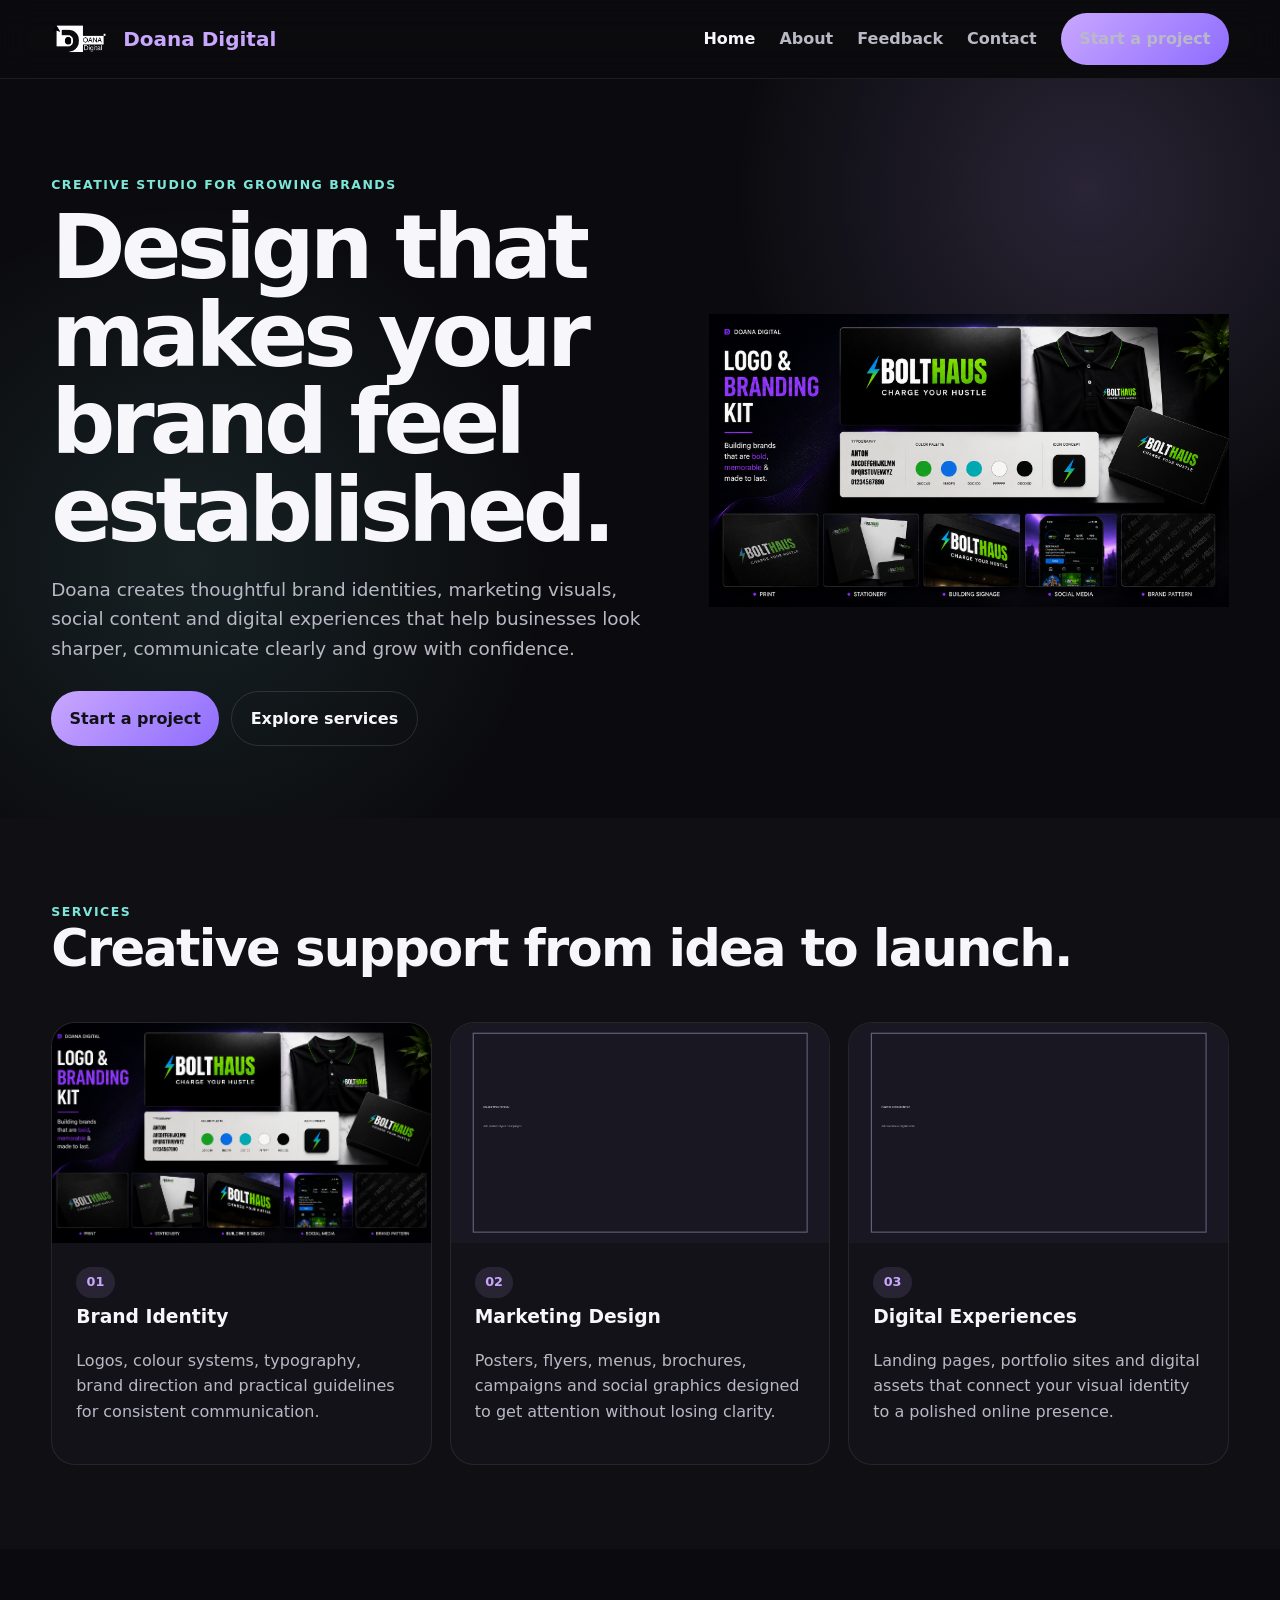
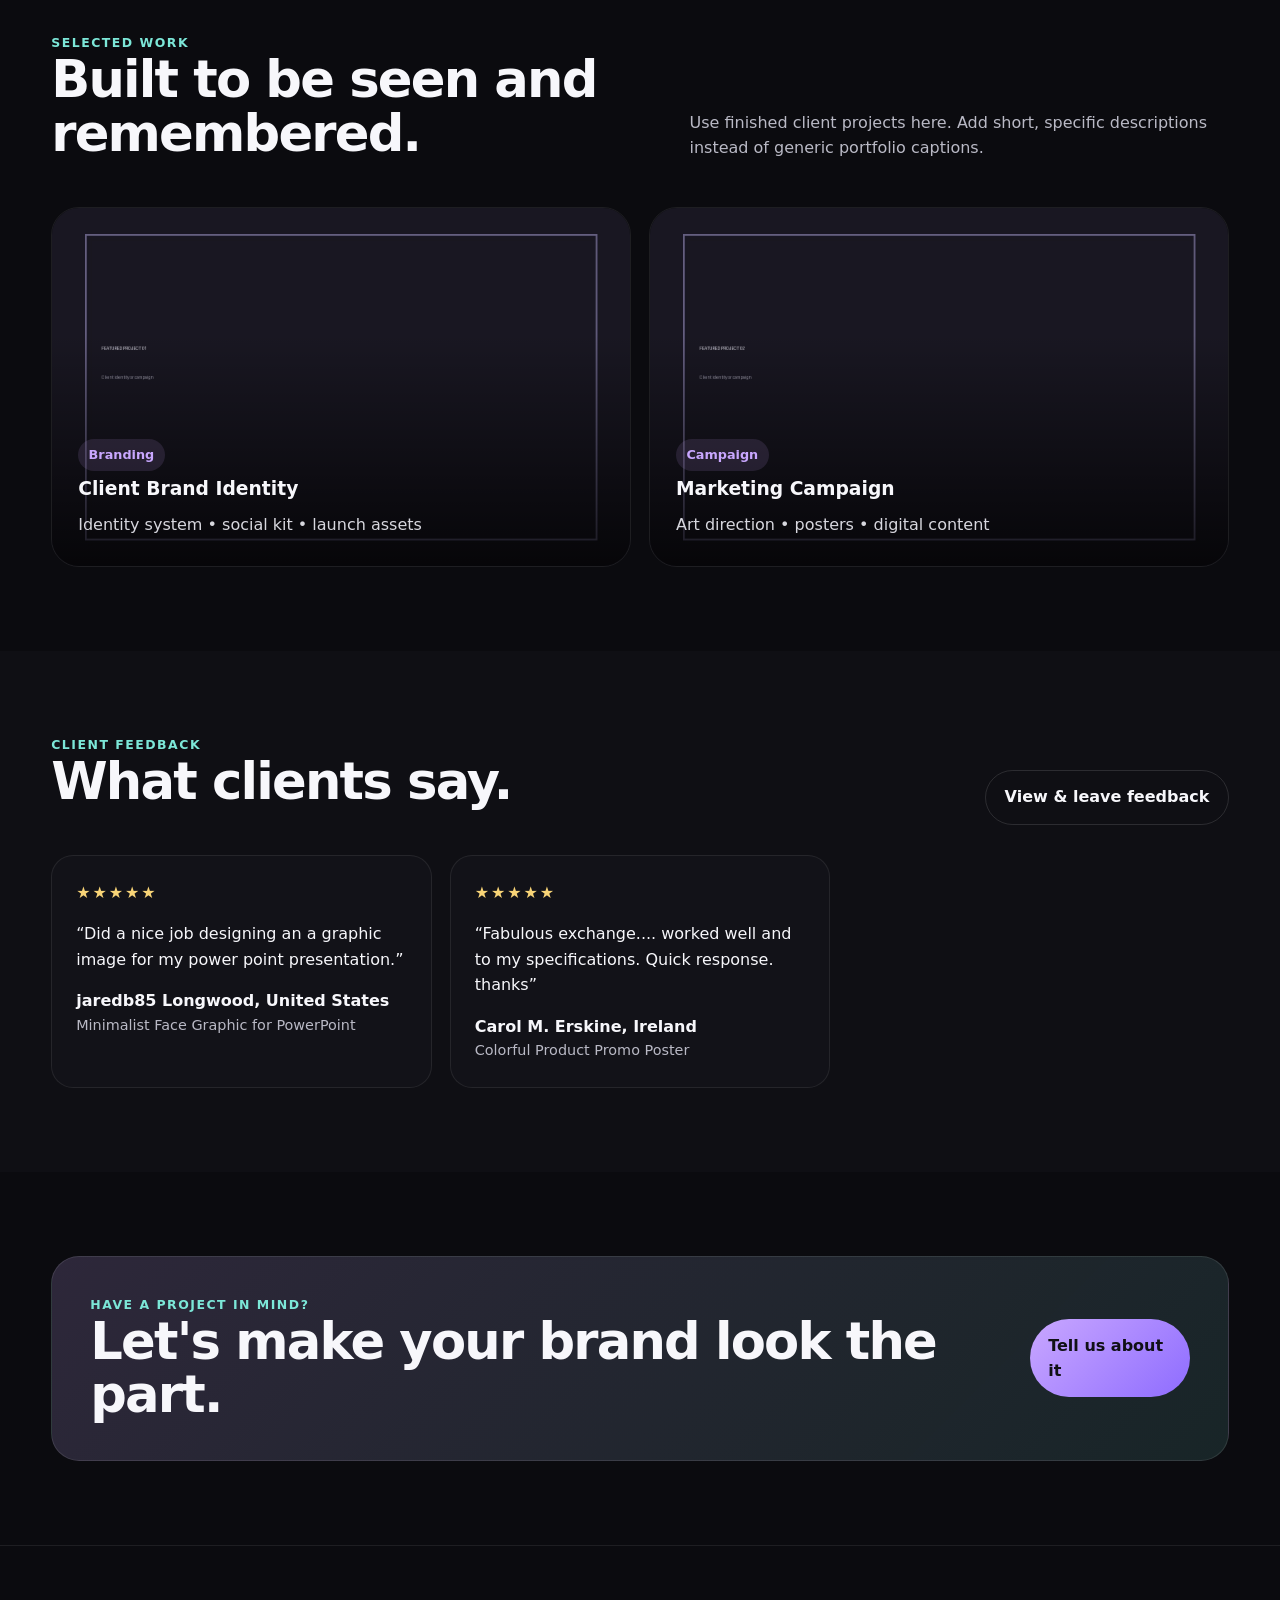
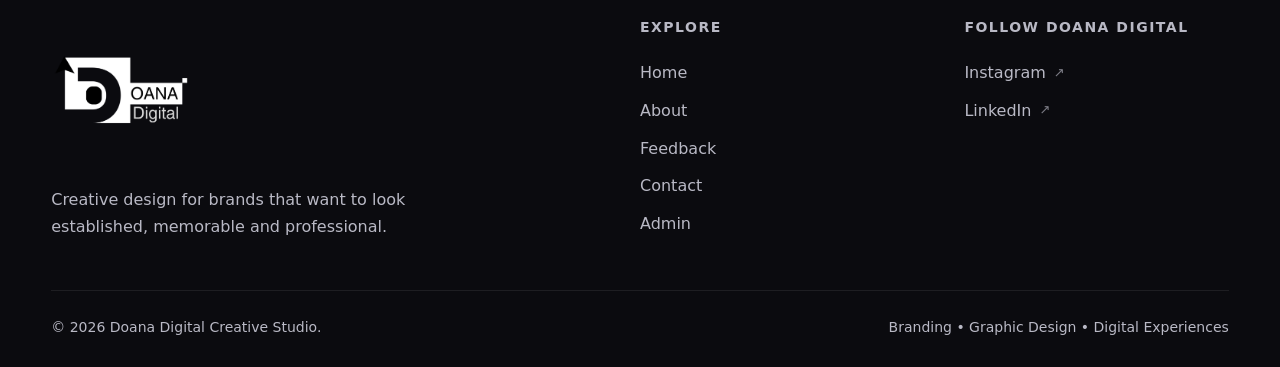
==== index.html @ 6b0e2363 "Add admin navigation and website return links" ====
<!doctype html>
<html lang="en"><head>
<meta charset="utf-8"><meta name="viewport" content="width=device-width, initial-scale=1">
<meta name="description" content="Doana is a creative studio helping growing brands with identity, marketing design, social media and digital experiences.">
<title>Doana Digital</title><link rel="stylesheet" href="styles.css"></head><body>

<header class="nav">
  <div class="container nav-inner">
    <a class="brand" href="index.html">
      <img src="assets/logo.png" alt="Doana logo" onerror="this.style.display='none'">
      <span>Doana Digital</span>
    </a>
    <button class="menu-btn" aria-label="Open navigation">☰</button>
    <nav class="nav-links">
      <a href="index.html">Home</a>
      <a href="about.html">About</a>
      <a href="feedback.html">Feedback</a>
      <a href="contact.html">Contact</a>
      <a class="btn btn-primary" href="contact.html">Start a project</a>
    </nav>
  </div>
</header>

<main>
<section class="hero"><div class="container hero-grid">
<div>
<div class="kicker">Creative studio for growing brands</div>
<h1>Design that makes your brand feel established.</h1>
<p class="lead">Doana creates thoughtful brand identities, marketing visuals, social content and digital experiences that help businesses look sharper, communicate clearly and grow with confidence.</p>
<div class="hero-actions"><a class="btn btn-primary" href="contact.html">Start a project</a><a class="btn" href="#services">Explore services</a></div>
</div>
<div class="hero-slider">

  <div class="hero-slide active">
    <img src="assets/hero/branding.png" alt="Doana branding projects">
  </div>

  <div class="hero-slide">
    <img src="assets/hero/business-cards.png" alt="Doana social media designs">
  </div>

  <div class="hero-slide">
    <img src="assets/hero/billboards-standees.png" alt="Doana packaging designs">
  </div>

  <div class="hero-slide">
    <img src="assets/hero/social-media.png" alt="Doana flyer and banner designs">
  </div>

</div></section>

<section class="section section-alt" id="services"><div class="container">
<div class="section-head"><div><div class="kicker">Services</div><h2>Creative support from idea to launch.</h2></div></div>
<div class="cards">
<article class="card"><img src="assets/hero/branding.png" alt="Brand identity work"><div class="card-body"><span class="tag">01</span><h3>Brand Identity</h3><p>Logos, colour systems, typography, brand direction and practical guidelines for consistent communication.</p></div></article>
<article class="card"><img src="assets/service-marketing.jpg" alt="Marketing design work"><div class="card-body"><span class="tag">02</span><h3>Marketing Design</h3><p>Posters, flyers, menus, brochures, campaigns and social graphics designed to get attention without losing clarity.</p></div></article>
<article class="card"><img src="assets/service-digital.jpg" alt="Digital design work"><div class="card-body"><span class="tag">03</span><h3>Digital Experiences</h3><p>Landing pages, portfolio sites and digital assets that connect your visual identity to a polished online presence.</p></div></article>
</div></div></section>

<section class="section"><div class="container">
<div class="section-head"><div><div class="kicker">Selected work</div><h2>Built to be seen and remembered.</h2></div><p>Use finished client projects here. Add short, specific descriptions instead of generic portfolio captions.</p></div>
<div class="work-grid">
<article class="work"><img src="assets/project-1.jpg" alt="Doana branding project"><div class="work-content"><span class="tag">Branding</span><h3>Client Brand Identity</h3><p>Identity system • social kit • launch assets</p></div></article>
<article class="work"><img src="assets/project-2.jpg" alt="Doana campaign project"><div class="work-content"><span class="tag">Campaign</span><h3>Marketing Campaign</h3><p>Art direction • posters • digital content</p></div></article>
</div></div></section>

<section class="section section-alt"><div class="container">
<div class="section-head"><div><div class="kicker">Client feedback</div><h2>What clients say.</h2></div><a class="btn" href="feedback.html">View & leave feedback</a></div>
<div class="review-grid" id="homeReviews"></div>
</div></section>

<section class="section"><div class="container cta">
<div><div class="kicker">Have a project in mind?</div><h2 style="margin-bottom:0">Let's make your brand look the part.</h2></div>
<a class="btn btn-primary" href="contact.html">Tell us about it</a>
</div></section>
</main>

<footer class="site-footer">
  <div class="container">

    <div class="footer-main">

      <div class="footer-brand">
        <img
          src="assets/logo.png"
          alt="Doana Digital"
          class="footer-logo"
        >

        <p>
          Creative design for brands that want to
          look established, memorable and professional.
        </p>
      </div>


      <div class="footer-links">
        <h4>Explore</h4>

        <a href="index.html">Home</a>
        <a href="about.html">About</a>
        <a href="feedback.html">Feedback</a>
        <a href="contact.html">Contact</a>
        <a href="admin.html">Admin</a>
      </div>


      <div class="footer-social">
        <h4>Follow Doana Digital</h4>

        <a
          href="https://www.instagram.com/doana.digital/"
          target="_blank"
          rel="noopener noreferrer"
          aria-label="Doana Digital on Instagram"
        >
          Instagram
          <span>↗</span>
        </a>

        <a
          href="https://www.linkedin.com/company/doanadigital"
          target="_blank"
          rel="noopener noreferrer"
          aria-label="Doana Digital on LinkedIn"
        >
          LinkedIn
          <span>↗</span>
        </a>
      </div>

    </div>


    <div class="footer-bottom">

      <div>
        © <span id="year"></span>
        Doana Digital Creative Studio.
      </div>

      <div>
        Branding • Graphic Design • Digital Experiences
      </div>

    </div>

  </div>
</footer>
<script src="script.js"></script>

</body></html>
---- styles.css ----
:root {
  --bg: #0b0b0f;
  --panel: #121218;
  --soft: #1b1b24;

  --text: #f7f7fb;
  --muted: #b9b9c5;

  --accent: #c9a7ff;
  --accent2: #7ce7d8;

  --border: rgba(255, 255, 255, 0.08);

  --max: 1180px;
}


/* ========================================
   RESET / BASE
======================================== */

* {
  box-sizing: border-box;
}

html {
  scroll-behavior: smooth;
}

body {
  margin: 0;

  font-family:
    Inter,
    system-ui,
    -apple-system,
    BlinkMacSystemFont,
    "Segoe UI",
    sans-serif;

  background: var(--bg);
  color: var(--text);

  line-height: 1.6;
}

a {
  color: inherit;
  text-decoration: none;
}

img {
  display: block;
  max-width: 100%;
}

button,
input,
select,
textarea {
  font: inherit;
}

.container {
  width: min(92%, var(--max));
  margin-inline: auto;
}


/* ========================================
   NAVIGATION
======================================== */

.nav {
  position: sticky;
  top: 0;
  z-index: 20;

  background: rgba(11, 11, 15, 0.82);

  backdrop-filter: blur(16px);

  border-bottom: 1px solid var(--border);
}

.nav-inner {
  min-height: 78px;

  display: flex;
  align-items: center;
  justify-content: space-between;

  gap: 24px;
}

.brand {
  display: flex;
  align-items: center;

  gap: 12px;

  font-size: 1.25rem;
  font-weight: 800;
}

.brand img {
  width: auto;
  height: 60px;

  object-fit: contain;

  background: transparent;
}

.brand span {
  color: var(--accent);
}

.nav-links {
  display: flex;
  align-items: center;

  gap: 24px;
}

.nav-links a {
  color: var(--muted);

  font-weight: 650;

  transition: color 0.2s ease;
}

.nav-links a:hover,
.nav-links a.active {
  color: var(--text);
}

.menu-btn {
  display: none;

  padding: 8px;

  background: transparent;
  border: 0;

  color: white;

  font-size: 1.5rem;

  cursor: pointer;
}


/* ========================================
   BUTTONS
======================================== */

.btn {
  display: inline-flex;
  align-items: center;
  justify-content: center;

  padding: 0.85rem 1.15rem;

  border-radius: 999px;

  border: 1px solid rgba(255, 255, 255, 0.12);

  font-weight: 750;

  cursor: pointer;

  transition:
    transform 0.2s ease,
    border-color 0.2s ease,
    opacity 0.2s ease;
}

.btn:hover {
  transform: translateY(-2px);
}

.btn:disabled {
  cursor: not-allowed;

  opacity: 0.6;

  transform: none;
}

.btn-primary {
  border: 0;

  background:
    linear-gradient(
      135deg,
      var(--accent),
      #8e6cff
    );

  color: #101015;
}

.btn-secondary {
  background: transparent;

  color: var(--text);

  border:
    1px solid rgba(255, 255, 255, 0.15);
}

.btn-secondary:hover {
  border-color: var(--accent);
}


/* ========================================
   TYPOGRAPHY
======================================== */

.kicker {
  color: var(--accent2);

  font-size: 0.78rem;
  font-weight: 850;

  text-transform: uppercase;

  letter-spacing: 0.12em;
}

h1 {
  margin: 0.55rem 0 1.25rem;

  font-size:
    clamp(
      2.8rem,
      7vw,
      6rem
    );

  line-height: 0.98;

  letter-spacing: -0.055em;
}

h2 {
  margin: 0 0 1rem;

  font-size:
    clamp(
      2rem,
      4vw,
      3.5rem
    );

  line-height: 1.05;

  letter-spacing: -0.035em;
}

h3 {
  margin: 0.2rem 0 0.5rem;
}

.lead {
  max-width: 700px;

  color: var(--muted);

  font-size: 1.15rem;
}

.note {
  color: var(--muted);

  font-size: 0.9rem;
}


/* ========================================
   HERO
======================================== */

.hero {
  padding: 96px 0 72px;

  background:
    radial-gradient(
      circle at 85% 15%,
      rgba(201, 167, 255, 0.16),
      transparent 28%
    ),
    radial-gradient(
      circle at 15% 65%,
      rgba(124, 231, 216, 0.1),
      transparent 30%
    );
}

.hero-grid {
  display: grid;

  grid-template-columns:
    1.08fr 0.92fr;

  gap: 48px;

  align-items: center;
}

.hero-actions {
  display: flex;
  flex-wrap: wrap;

  gap: 12px;

  margin-top: 28px;
}


/* ========================================
   HERO IMAGE SLIDER
======================================== */

.hero-slider {
  position: relative;

  width: 100%;
  height: 520px;

  overflow: hidden;

  background: transparent;
}

.hero-slide {
  position: absolute;
  inset: 0;

  display: flex;
  align-items: center;
  justify-content: center;

  opacity: 0;

  transform:
    translateX(30px)
    scale(0.98);

  transition:
    opacity 0.8s ease,
    transform 0.8s ease;
}

.hero-slide.active {
  opacity: 1;

  transform:
    translateX(0)
    scale(1);
}

.hero-slide img {
  width: 100%;
  height: 100%;

  object-fit: contain;

  border: 0;
  border-radius: 0;

  box-shadow: none;
}


/* ========================================
   SECTIONS
======================================== */

.section {
  padding: 84px 0;
}

.section-alt {
  background: #0f0f14;
}

.section-head {
  display: flex;
  align-items: flex-end;
  justify-content: space-between;

  gap: 24px;

  margin-bottom: 30px;
}

.section-head p {
  max-width: 560px;

  color: var(--muted);
}


/* ========================================
   SERVICE CARDS
======================================== */

.cards {
  display: grid;

  grid-template-columns:
    repeat(3, 1fr);

  gap: 18px;
}

.card {
  overflow: hidden;

  background: var(--panel);

  border:
    1px solid var(--border);

  border-radius: 24px;
}

.card img {
  width: 100%;
  height: 220px;

  object-fit: cover;
}

.card-body {
  padding: 24px;
}

.card p {
  color: var(--muted);
}

.tag {
  display: inline-block;

  padding: 0.35rem 0.65rem;

  border-radius: 999px;

  background:
    rgba(201, 167, 255, 0.12);

  color: var(--accent);

  font-size: 0.8rem;
  font-weight: 800;
}


/* ========================================
   FEATURED WORK
======================================== */

.work-grid {
  display: grid;

  grid-template-columns:
    repeat(2, 1fr);

  gap: 18px;
}

.work {
  position: relative;

  min-height: 360px;

  overflow: hidden;

  border:
    1px solid var(--border);

  border-radius: 28px;
}

.work img {
  position: absolute;
  inset: 0;

  width: 100%;
  height: 100%;

  object-fit: cover;
}

.work::after {
  content: "";

  position: absolute;
  inset: 0;

  background:
    linear-gradient(
      180deg,
      transparent 35%,
      rgba(0, 0, 0, 0.75)
    );
}

.work-content {
  position: absolute;

  left: 26px;
  right: 26px;
  bottom: 24px;

  z-index: 2;
}

.work-content p {
  margin: 4px 0;

  color: #d7d7de;
}


/* ========================================
   CTA
======================================== */

.cta {
  display: flex;
  align-items: center;
  justify-content: space-between;

  gap: 24px;

  padding: 38px;

  border:
    1px solid rgba(255, 255, 255, 0.1);

  border-radius: 28px;

  background:
    linear-gradient(
      135deg,
      rgba(201, 167, 255, 0.18),
      rgba(124, 231, 216, 0.12)
    );
}


/* ========================================
   ABOUT
======================================== */

.about-grid {
  display: grid;

  grid-template-columns:
    1fr 1fr;

  gap: 48px;

  align-items: start;
}

.values {
  display: grid;

  gap: 14px;
}

.value {
  padding: 20px;

  background: var(--panel);

  border:
    1px solid var(--border);

  border-radius: 18px;
}


/* ========================================
   CONTACT
======================================== */

.form-grid {
  display: grid;

  grid-template-columns:
    0.85fr 1.15fr;

  gap: 40px;

  align-items: start;
}

.contact-info {
  min-width: 0;
}

.contact-details {
  margin-top: 28px;
}

.contact-details a {
  color: var(--text);
}

.contact-details a:hover {
  color: var(--accent);
}

.contact-socials {
  margin-top: 32px;
}

.social-buttons {
  display: flex;
  flex-wrap: wrap;

  gap: 12px;
}


/* ========================================
   FORMS
======================================== */

form {
  padding: 28px;

  background: var(--panel);

  border:
    1px solid var(--border);

  border-radius: 24px;
}

label {
  display: block;

  margin-bottom: 7px;

  font-weight: 700;
}

input,
textarea,
select {
  width: 100%;

  padding: 14px 15px;

  margin-bottom: 18px;

  background: #0d0d12;

  color: var(--text);

  border:
    1px solid rgba(255, 255, 255, 0.12);

  border-radius: 14px;
}

input:focus,
textarea:focus,
select:focus {
  outline: none;

  border-color: var(--accent);

  box-shadow:
    0 0 0 3px
    rgba(201, 167, 255, 0.1);
}

textarea {
  min-height: 150px;

  resize: vertical;
}

.success {
  display: none;

  margin-top: 14px;

  padding: 12px 14px;

  border-radius: 12px;

  background:
    rgba(124, 231, 216, 0.12);

  color: var(--accent2);
}


/* ========================================
   REVIEWS
======================================== */

.review-grid {
  display: grid;

  grid-template-columns:
    repeat(3, 1fr);

  gap: 18px;
}

.review {
  padding: 24px;

  background: var(--panel);

  border:
    1px solid var(--border);

  border-radius: 22px;
}

.review .stars {
  color: #f8d477;

  letter-spacing: 0.12em;
}

.review .client {
  margin-top: 14px;

  font-weight: 800;
}

.review .meta {
  color: var(--muted);

  font-size: 0.9rem;
}

.review-form-wrap {
  display: grid;

  grid-template-columns:
    0.8fr 1.2fr;

  gap: 36px;

  align-items: start;
}

.notice {
  padding: 15px 17px;

  background:
    rgba(201, 167, 255, 0.1);

  color: #ddd2ee;

  border:
    1px solid rgba(201, 167, 255, 0.25);

  border-radius: 14px;
}


/* ========================================
   GALLERY
======================================== */

.gallery {
  display: grid;

  grid-template-columns:
    repeat(4, 1fr);

  gap: 12px;
}

.gallery img {
  width: 100%;
  height: 180px;

  object-fit: cover;

  border:
    1px solid var(--border);

  border-radius: 18px;
}


/* ========================================
   FOOTER
======================================== */

.site-footer {
  padding: 70px 0 28px;

  border-top:
    1px solid var(--border);

  color: var(--muted);
}

.footer-main {
  display: grid;

  grid-template-columns:
    2fr 1fr 1fr;

  gap: 60px;

  padding-bottom: 50px;
}

.footer-brand {
  max-width: 420px;
}

.footer-logo {
  width: 150px;
  height: auto;

  margin-bottom: 20px;
}

.footer-brand p {
  margin: 0;

  color: var(--muted);

  line-height: 1.7;
}

.footer-links,
.footer-social {
  display: flex;

  flex-direction: column;
  align-items: flex-start;

  gap: 12px;
}

.footer-links h4,
.footer-social h4 {
  margin: 0 0 10px;

  font-size: 14px;

  text-transform: uppercase;

  letter-spacing: 1.5px;
}

.footer-links a,
.footer-social a {
  color: var(--muted);

  transition:
    color 0.25s ease,
    transform 0.25s ease;
}

.footer-links a:hover,
.footer-social a:hover {
  color: var(--text);

  transform: translateX(3px);
}

.footer-social a {
  display: flex;
  align-items: center;

  gap: 8px;
}

.footer-social a span {
  font-size: 13px;

  opacity: 0.65;
}

.footer-bottom {
  display: flex;
  align-items: center;
  justify-content: space-between;

  gap: 20px;

  padding-top: 25px;

  border-top:
    1px solid var(--border);

  color: var(--muted);

  font-size: 14px;
}


/* ========================================
   TABLET / MOBILE
======================================== */

@media (max-width: 850px) {

  .hero-grid,
  .about-grid,
  .form-grid,
  .review-form-wrap {
    grid-template-columns: 1fr;
  }

  .hero {
    padding:
      72px 0
      56px;
  }

  .hero-slider {
    height: 420px;

    margin-top: 20px;
  }

  .cards,
  .review-grid {
    grid-template-columns: 1fr;
  }

  .work-grid {
    grid-template-columns: 1fr;
  }

  .gallery {
    grid-template-columns:
      repeat(2, 1fr);
  }

  .section-head,
  .cta {
    flex-direction: column;

    align-items: flex-start;
  }

  .nav-links {
    display: none;

    position: absolute;

    top: 78px;
    left: 0;
    right: 0;

    padding: 18px 4%;

    background: #0d0d12;

    border-bottom:
      1px solid var(--border);

    flex-direction: column;
    align-items: flex-start;
  }

  .nav-links.open {
    display: flex;
  }

  .menu-btn {
    display: block;
  }

  .footer-main {
    grid-template-columns: 1fr;

    gap: 35px;
  }

  .footer-bottom {
    flex-direction: column;

    align-items: flex-start;
  }
}


/* ========================================
   SMALL MOBILE
======================================== */

@media (max-width: 520px) {

  .brand img {
    height: 48px;
  }

  .brand span {
    font-size: 1rem;
  }

  .hero-slider {
    height: 300px;
  }

  .section {
    padding: 64px 0;
  }

  form {
    padding: 20px;
  }

  .gallery {
    grid-template-columns: 1fr;
  }

  .social-buttons {
    flex-direction: column;

    align-items: flex-start;
  }

  .btn {
    min-height: 44px;
  }
}


/* ========================================
   REDUCED MOTION
======================================== */

@media (prefers-reduced-motion: reduce) {

  html {
    scroll-behavior: auto;
  }

  *,
  *::before,
  *::after {
    transition-duration: 0.01ms !important;
  }

}

/* ========================================
   ADMIN LOGIN
======================================== */

.admin-login-section {
  padding: 40px 0 80px;
}


/* ========================================
   ADMIN DASHBOARD HEADER
======================================== */

.admin-header {
  display: flex;
  align-items: flex-start;
  justify-content: space-between;

  gap: 30px;

  margin-bottom: 36px;
}


/* ========================================
   ADMIN SUMMARY
======================================== */

.admin-summary {
  display: grid;

  grid-template-columns:
    repeat(3, 1fr);

  gap: 16px;

  margin-bottom: 32px;
}


.admin-summary-card {
  padding: 22px;

  background: var(--panel);

  border:
    1px solid var(--border);

  border-radius: 20px;
}


.admin-summary-label {
  display: block;

  margin-bottom: 6px;

  color: var(--muted);

  font-size: 0.85rem;

  text-transform: uppercase;

  letter-spacing: 0.08em;
}


.admin-summary-number {
  display: block;

  font-size: 2rem;

  line-height: 1;
}


/* ========================================
   ADMIN FILTERS
======================================== */

.admin-filters {
  display: flex;
  flex-wrap: wrap;

  gap: 10px;

  margin-bottom: 30px;
}


.admin-filter.active {
  background: var(--accent);

  color: #111;

  border-color: transparent;
}


/* ========================================
   ADMIN REVIEW LIST
======================================== */

#adminReviewList {
  display: grid;

  gap: 18px;
}


.admin-review-card {
  padding: 24px;

  background: var(--panel);

  border:
    1px solid var(--border);

  border-radius: 22px;
}


.admin-review-top {
  display: flex;

  align-items: flex-start;
  justify-content: space-between;

  gap: 20px;

  margin-bottom: 12px;
}


.admin-review-card h3 {
  margin-bottom: 2px;
}


.admin-review-card p {
  word-break: break-word;
}


/* ========================================
   STATUS BADGES
======================================== */

.admin-status {
  display: inline-flex;

  align-items: center;

  padding: 5px 10px;

  border-radius: 999px;

  font-size: 0.75rem;

  font-weight: 800;

  text-transform: uppercase;

  letter-spacing: 0.06em;
}


.status-pending {
  background:
    rgba(248, 212, 119, 0.15);

  color: #f8d477;
}


.status-approved {
  background:
    rgba(124, 231, 216, 0.15);

  color: var(--accent2);
}


.status-rejected {
  background:
    rgba(255, 120, 120, 0.15);

  color: #ff9999;
}


/* ========================================
   ADMIN ACTIONS
======================================== */

.admin-actions {
  display: flex;

  flex-wrap: wrap;

  gap: 10px;

  margin-top: 20px;
}


.admin-delete {
  border-color:
    rgba(255, 100, 100, 0.35);

  color: #ffaaaa;
}


.admin-delete:hover {
  border-color: #ff7777;
}


/* ========================================
   ADMIN RESPONSIVE
======================================== */

@media (max-width: 700px) {

  .admin-header {
    flex-direction: column;

    align-items: flex-start;
  }


  .admin-summary {
    grid-template-columns: 1fr;
  }


  .admin-review-top {
    flex-direction: column;
  }


  #forgotPassword {
    margin-left: 0 !important;

    margin-top: 12px;
  }

}

/* ========================================
   ADMIN MAIN TABS
======================================== */

.admin-main-tabs {
  display: flex;
  flex-wrap: wrap;
  gap: 12px;

  margin-bottom: 42px;
}

.admin-main-tab.active {
  background: var(--accent);
  color: #111;
  border-color: transparent;
}


/* ========================================
   ADMIN PANELS
======================================== */

.admin-panel {
  margin-top: 10px;
}


/* ========================================
   CONTACT INQUIRIES
======================================== */

#adminInquiryList {
  display: grid;
  gap: 18px;
}

.admin-inquiry-card {
  padding: 24px;

  background: var(--panel);

  border: 1px solid var(--border);

  border-radius: 22px;
}

.admin-inquiry-top {
  display: flex;
  justify-content: space-between;
  align-items: flex-start;

  gap: 20px;

  margin-bottom: 18px;
}

.admin-inquiry-card h3 {
  margin-bottom: 4px;
}

.admin-inquiry-details {
  display: grid;

  grid-template-columns:
    repeat(2, minmax(0, 1fr));

  gap: 14px;

  margin: 20px 0;
}

.admin-inquiry-field {
  padding: 14px;

  background: rgba(255,255,255,.025);

  border: 1px solid var(--border);

  border-radius: 14px;
}

.admin-inquiry-field strong {
  display: block;

  margin-bottom: 4px;

  color: var(--muted);

  font-size: 0.8rem;

  text-transform: uppercase;

  letter-spacing: .06em;
}

.admin-inquiry-message {
  margin-top: 18px;

  padding: 18px;

  background: #0d0d12;

  border: 1px solid var(--border);

  border-radius: 16px;
}

.status-new {
  background: rgba(201,167,255,.15);
  color: var(--accent);
}

.status-contacted {
  background: rgba(124,231,216,.15);
  color: var(--accent2);
}

.status-closed {
  background: rgba(255,255,255,.08);
  color: var(--muted);
}

.inquiry-email {
  color: var(--accent2);
}

@media (max-width:700px) {

  .admin-inquiry-top {
    flex-direction: column;
  }

  .admin-inquiry-details {
    grid-template-columns: 1fr;
  }

}

/* =====================================================
   ADMIN LOGIN
===================================================== */

.admin-login-section {
  padding:
    40px 0
    80px;
}


.admin-login-actions {
  display: flex;

  flex-wrap: wrap;

  gap: 12px;
}



/* =====================================================
   ADMIN HEADER
===================================================== */

.admin-header {
  display: flex;

  align-items: flex-start;

  justify-content:
    space-between;

  gap: 30px;

  margin-bottom:
    36px;
}



/* =====================================================
   ADMIN MAIN TABS
===================================================== */

.admin-main-tabs {
  display: flex;

  flex-wrap: wrap;

  gap: 12px;

  margin-bottom:
    48px;
}


.admin-main-tab.active {
  background:
    var(--accent);

  color:
    #111;

  border-color:
    transparent;
}



/* =====================================================
   ADMIN SUMMARY
===================================================== */

.admin-summary {
  display: grid;

  grid-template-columns:
    repeat(
      3,
      minmax(0, 1fr)
    );

  gap: 16px;

  margin-bottom:
    30px;
}


.admin-summary-card {
  padding:
    22px;

  background:
    var(--panel);

  border:
    1px solid
    var(--border);

  border-radius:
    20px;
}


.admin-summary-label {
  display: block;

  margin-bottom:
    6px;

  color:
    var(--muted);

  font-size:
    .82rem;

  text-transform:
    uppercase;

  letter-spacing:
    .08em;
}


.admin-summary-number {
  font-size:
    2rem;

  line-height:
    1;
}



/* =====================================================
   ADMIN FILTERS
===================================================== */

.admin-filters {
  display: flex;

  flex-wrap: wrap;

  gap: 10px;

  margin-bottom:
    26px;
}


.admin-filter.active,
.inquiry-filter.active {
  background:
    var(--accent);

  color:
    #111;

  border-color:
    transparent;
}



/* =====================================================
   REVIEW CARDS
===================================================== */

#adminReviewList,
#adminInquiryList {
  display: grid;

  gap: 18px;
}


.admin-review-card,
.admin-inquiry-card {
  padding:
    24px;

  background:
    var(--panel);

  border:
    1px solid
    var(--border);

  border-radius:
    22px;
}


.admin-review-top,
.admin-inquiry-top {
  display: flex;

  justify-content:
    space-between;

  align-items:
    flex-start;

  gap: 20px;
}



/* =====================================================
   ADMIN STATUS
===================================================== */

.admin-status {
  display:
    inline-flex;

  align-items:
    center;

  padding:
    5px 10px;

  border-radius:
    999px;

  font-size:
    .74rem;

  font-weight:
    800;

  text-transform:
    uppercase;

  letter-spacing:
    .06em;
}


.status-pending {
  background:
    rgba(
      248,
      212,
      119,
      .15
    );

  color:
    #f8d477;
}


.status-approved,
.status-contacted {
  background:
    rgba(
      124,
      231,
      216,
      .15
    );

  color:
    var(--accent2);
}


.status-rejected {
  background:
    rgba(
      255,
      100,
      100,
      .15
    );

  color:
    #ffaaaa;
}


.status-new {
  background:
    rgba(
      201,
      167,
      255,
      .15
    );

  color:
    var(--accent);
}


.status-closed {
  background:
    rgba(
      255,
      255,
      255,
      .08
    );

  color:
    var(--muted);
}



/* =====================================================
   INQUIRY DETAILS
===================================================== */

.admin-inquiry-details {
  display: grid;

  grid-template-columns:
    repeat(
      2,
      minmax(0,1fr)
    );

  gap: 14px;

  margin:
    20px 0;
}


.admin-inquiry-field {
  padding:
    14px;

  background:
    rgba(
      255,
      255,
      255,
      .025
    );

  border:
    1px solid
    var(--border);

  border-radius:
    14px;
}


.admin-inquiry-field strong {
  display: block;

  margin-bottom:
    4px;

  color:
    var(--muted);

  font-size:
    .8rem;

  text-transform:
    uppercase;

  letter-spacing:
    .06em;
}


.admin-inquiry-message {
  margin-top:
    18px;

  padding:
    18px;

  background:
    #0d0d12;

  border:
    1px solid
    var(--border);

  border-radius:
    16px;
}


.inquiry-email {
  color:
    var(--accent2);
}



/* =====================================================
   ADMIN ACTIONS
===================================================== */

.admin-actions {
  display: flex;

  flex-wrap: wrap;

  gap: 10px;

  margin-top:
    20px;
}


.admin-delete {
  color:
    #ffaaaa;

  border-color:
    rgba(
      255,
      100,
      100,
      .35
    );
}



/* =====================================================
   ADMIN MOBILE
===================================================== */

@media (
  max-width:700px
) {

  .admin-header,
  .admin-review-top,
  .admin-inquiry-top {

    flex-direction:
      column;

  }


  .admin-summary,
  .admin-inquiry-details {

    grid-template-columns:
      1fr;

  }


  .admin-main-tabs {

    flex-direction:
      column;

  }


  .admin-main-tabs .btn {

    width:
      100%;

  }

}

/* =====================================================
   ADMIN WEBSITE NAVIGATION
===================================================== */

.admin-back-link {
  display: inline-flex;
  align-items: center;

  margin-bottom: 28px;

  color: var(--muted);
  font-weight: 700;

  transition:
    color .2s ease,
    transform .2s ease;
}

.admin-back-link:hover {
  color: var(--text);
  transform: translateX(-3px);
}


/* Logged-in admin header buttons */

.admin-header-actions {
  display: flex;
  align-items: center;
  flex-wrap: wrap;

  gap: 10px;
}


/* Login buttons */

.admin-login-actions {
  display: flex;
  align-items: center;
  flex-wrap: wrap;

  gap: 12px;
}


/* Mobile */

@media (max-width: 700px) {

  .admin-header-actions {
    width: 100%;
  }

  .admin-header-actions .btn {
    flex: 1;
  }

  .admin-login-actions {
    flex-direction: column;
    align-items: stretch;
  }

  .admin-login-actions .btn {
    width: 100%;
  }

}
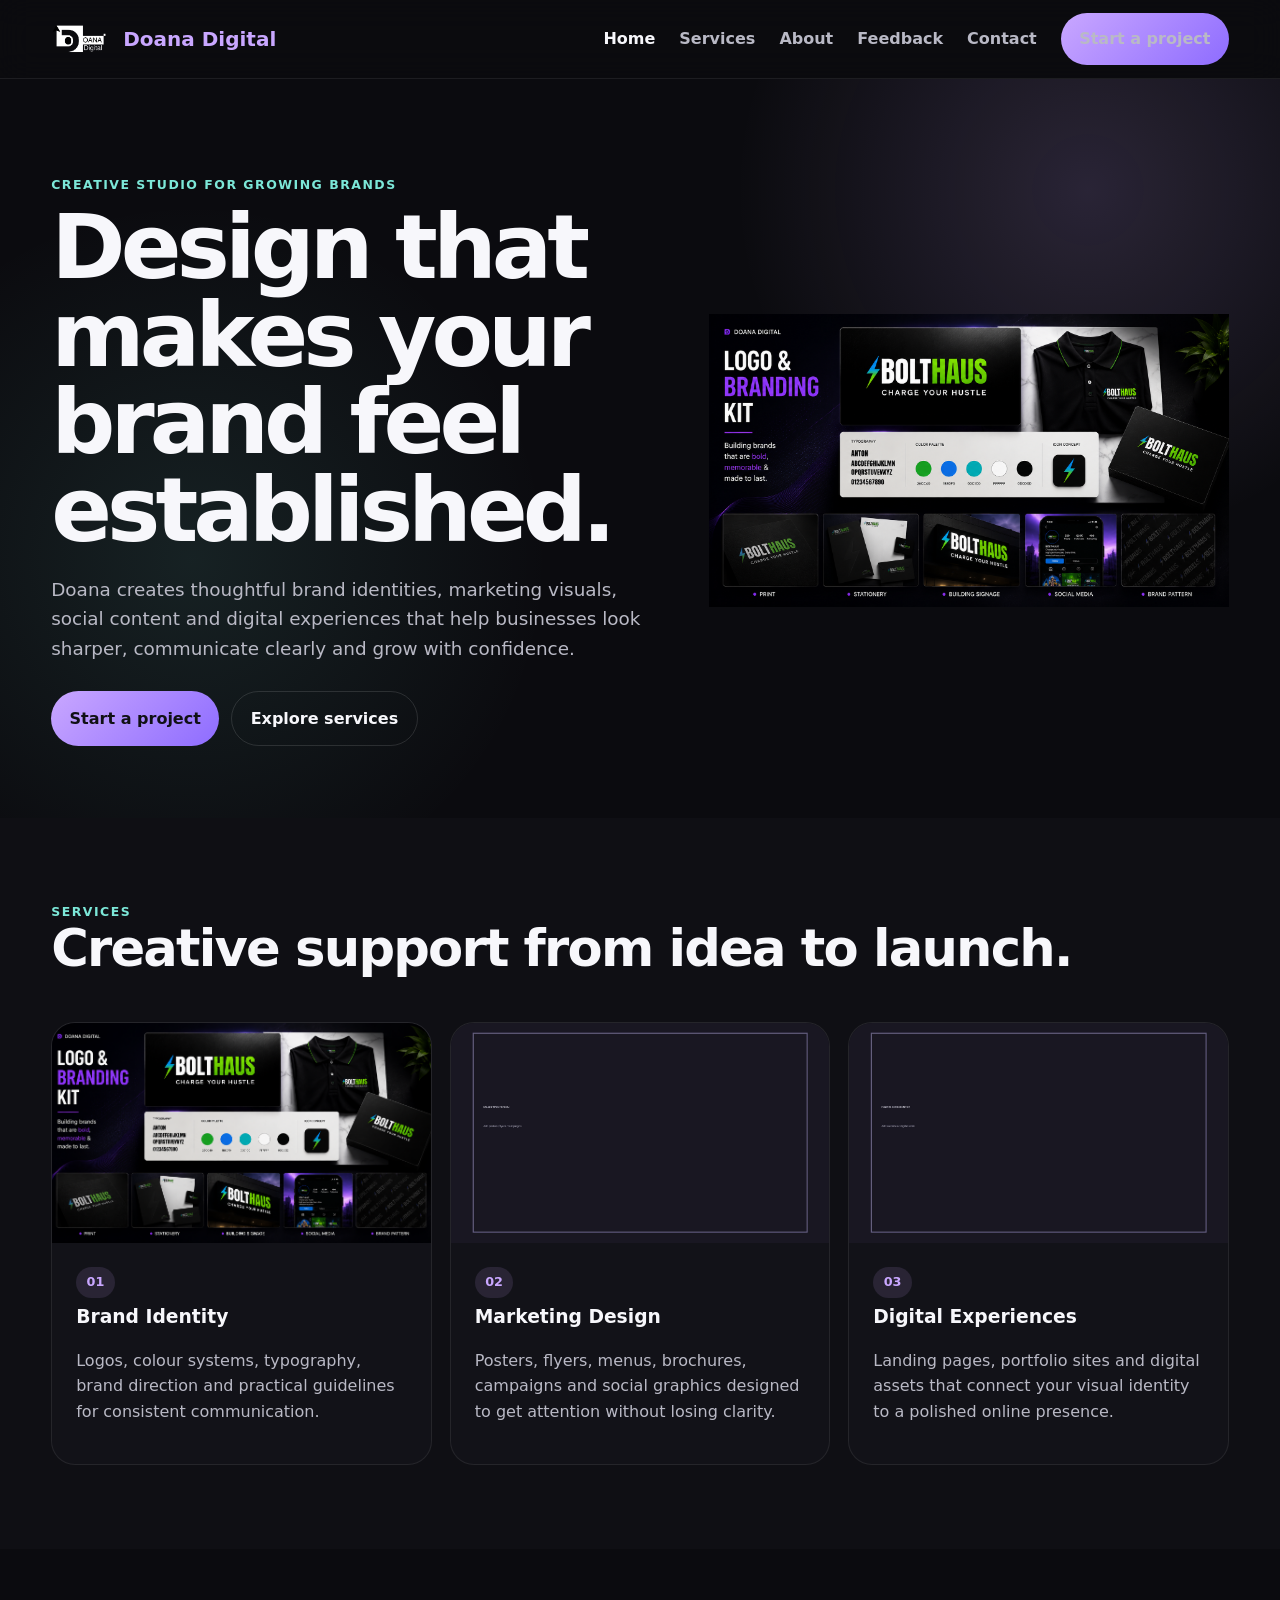
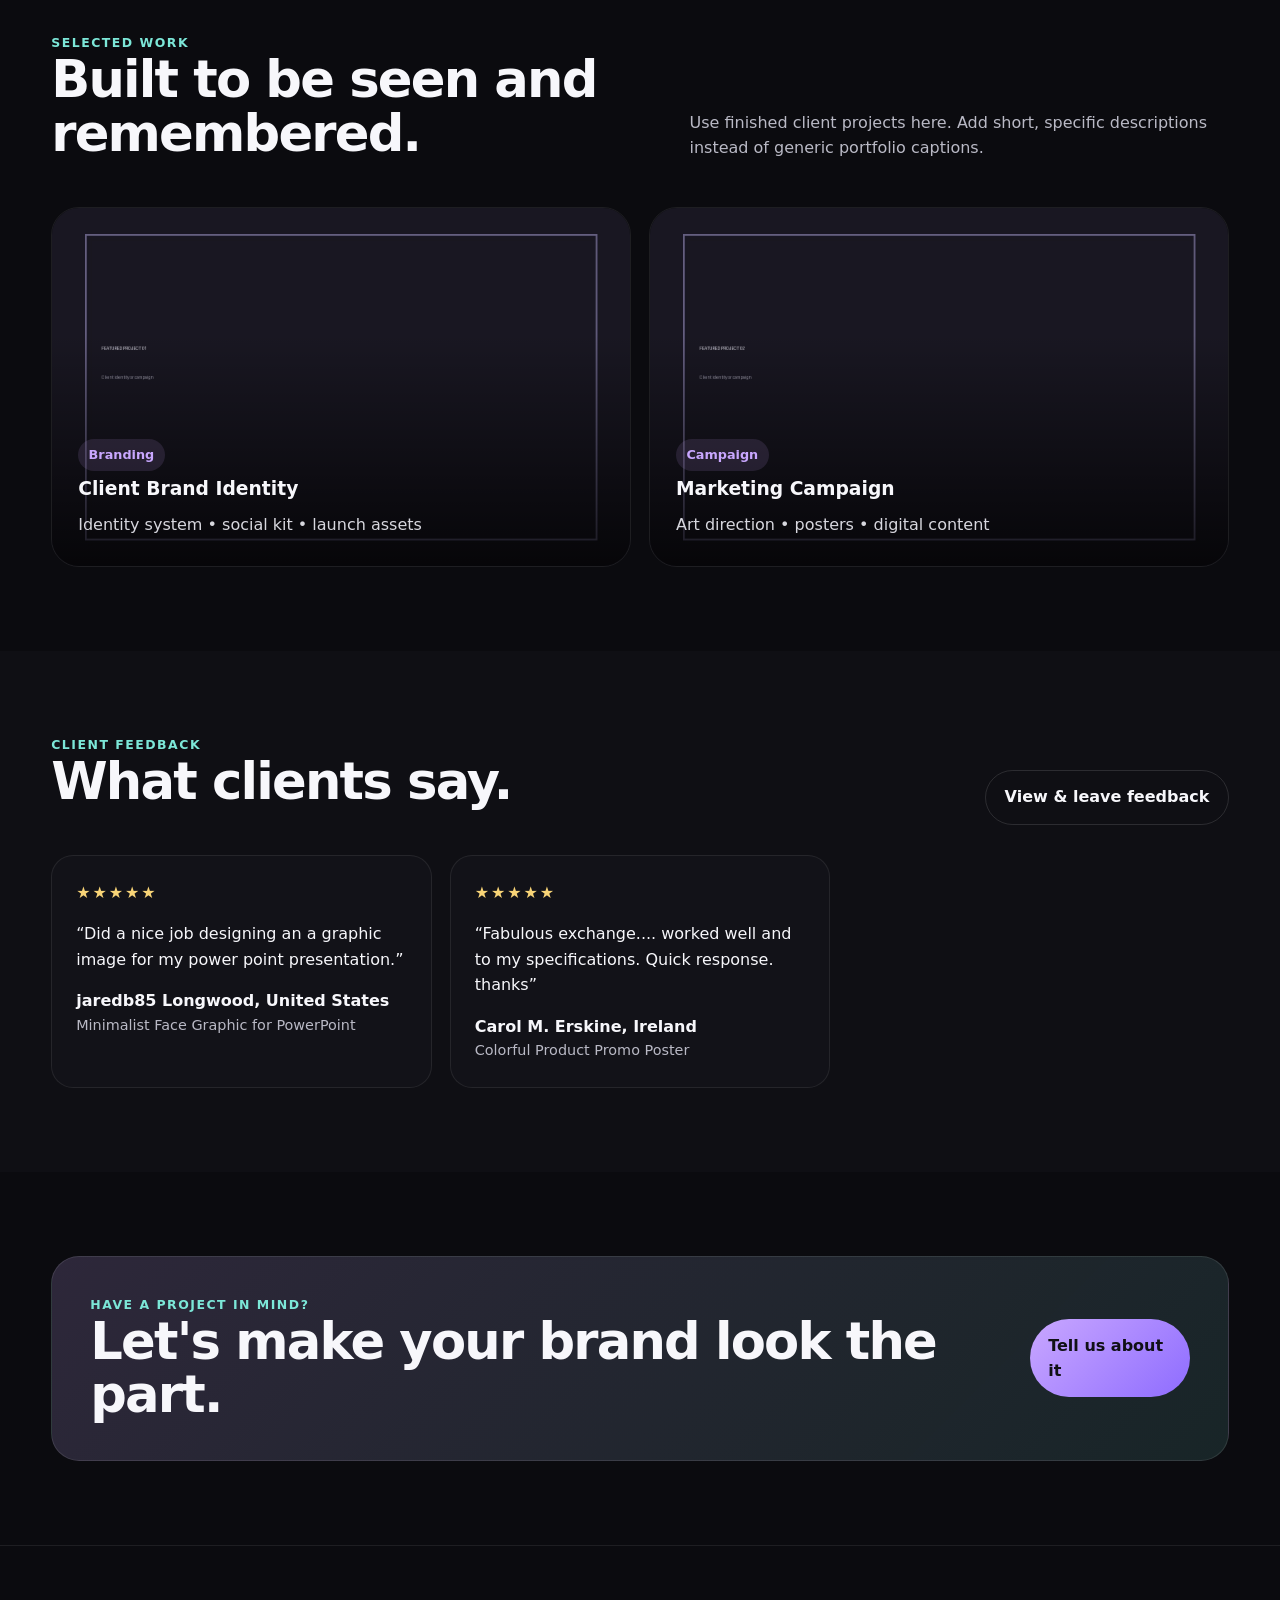
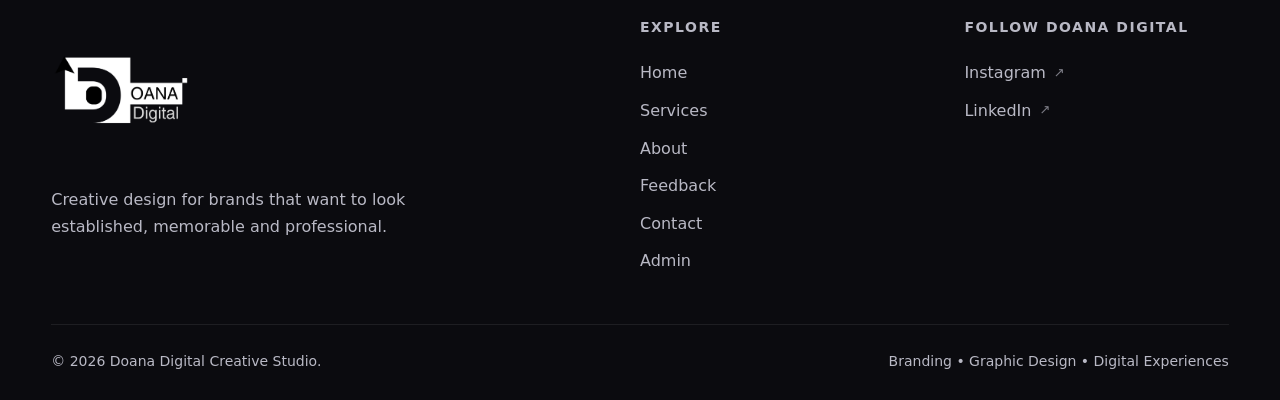
==== commit 404b1ef6: "Add Services  navigation and  links" ====
--- a/index.html
+++ b/index.html
@@ -13,6 +13,7 @@
     <button class="menu-btn" aria-label="Open navigation">☰</button>
     <nav class="nav-links">
       <a href="index.html">Home</a>
+      <a href="services.html">Services</a>
       <a href="about.html">About</a>
       <a href="feedback.html">Feedback</a>
       <a href="contact.html">Contact</a>
@@ -98,10 +99,12 @@
         <h4>Explore</h4>
 
         <a href="index.html">Home</a>
+        <a href="services.html">Services</a>
         <a href="about.html">About</a>
         <a href="feedback.html">Feedback</a>
         <a href="contact.html">Contact</a>
         <a href="admin.html">Admin</a>
+
       </div>
 
 
--- a/styles.css
+++ b/styles.css
@@ -1991,4 +1991,439 @@
     width: 100%;
   }
 
+}
+
+/* =====================================================
+   SERVICES PAGE
+===================================================== */
+
+.services-hero {
+  padding: 110px 0 90px;
+
+  background:
+    radial-gradient(
+      circle at 85% 20%,
+      rgba(201,167,255,.18),
+      transparent 30%
+    ),
+    radial-gradient(
+      circle at 10% 80%,
+      rgba(124,231,216,.08),
+      transparent 28%
+    );
+}
+
+
+.services-hero-grid {
+  display: grid;
+
+  grid-template-columns:
+    1.15fr .85fr;
+
+  gap: 70px;
+
+  align-items: center;
+}
+
+
+.services-hero-index {
+  display: grid;
+
+  grid-template-columns:
+    auto 1fr;
+
+  gap: 14px 22px;
+
+  padding: 34px;
+
+  background:
+    rgba(255,255,255,.025);
+
+  border:
+    1px solid var(--border);
+
+  border-radius: 28px;
+}
+
+
+.services-hero-index span {
+  color: var(--accent);
+
+  font-weight: 800;
+}
+
+
+.services-hero-index p {
+  margin: 0;
+
+  padding-bottom: 12px;
+
+  color: var(--muted);
+
+  border-bottom:
+    1px solid var(--border);
+}
+
+
+
+/* =====================================================
+   SERVICE GRID
+===================================================== */
+
+.services-grid {
+  display: grid;
+
+  grid-template-columns:
+    repeat(2,minmax(0,1fr));
+
+  gap: 22px;
+}
+
+
+
+/* =====================================================
+   SERVICE CARD
+===================================================== */
+
+.service-card {
+  position: relative;
+
+  overflow: hidden;
+
+  background:
+    var(--panel);
+
+  border:
+    1px solid var(--border);
+
+  border-radius:
+    28px;
+
+  transition:
+    transform .25s ease,
+    border-color .25s ease;
+}
+
+
+.service-card:hover {
+  transform:
+    translateY(-4px);
+
+  border-color:
+    rgba(201,167,255,.35);
+}
+
+
+.service-number {
+  position: absolute;
+
+  top: 18px;
+  right: 22px;
+
+  z-index: 2;
+
+  padding:
+    6px 10px;
+
+  background:
+    rgba(11,11,15,.78);
+
+  backdrop-filter:
+    blur(10px);
+
+  color:
+    var(--accent);
+
+  border:
+    1px solid var(--border);
+
+  border-radius:
+    999px;
+
+  font-size:
+    .78rem;
+
+  font-weight:
+    800;
+}
+
+
+
+/* IMAGE */
+
+.service-image {
+  height: 330px;
+
+  overflow: hidden;
+
+  background:
+    #0d0d12;
+}
+
+
+.service-image img {
+  width: 100%;
+  height: 100%;
+
+  object-fit:
+    contain;
+
+  transition:
+    transform .5s ease;
+}
+
+
+.service-card:hover
+.service-image img {
+  transform:
+    scale(1.025);
+}
+
+
+
+/* CONTENT */
+
+.service-content {
+  padding:
+    28px;
+}
+
+
+.service-content h3 {
+  margin:
+    14px 0 12px;
+
+  font-size:
+    1.7rem;
+}
+
+
+.service-content p {
+  color:
+    var(--muted);
+}
+
+
+.service-features {
+  margin:
+    20px 0;
+
+  padding-left:
+    20px;
+
+  color:
+    var(--muted);
+}
+
+
+.service-features li {
+  margin:
+    7px 0;
+}
+
+
+.service-link {
+  display:
+    inline-flex;
+
+  margin-top:
+    8px;
+
+  color:
+    var(--accent);
+
+  font-weight:
+    800;
+
+  transition:
+    transform .2s ease,
+    color .2s ease;
+}
+
+
+.service-link:hover {
+  color:
+    var(--text);
+
+  transform:
+    translateX(4px);
+}
+
+
+
+/* =====================================================
+   PROCESS
+===================================================== */
+
+.process-grid {
+  display: grid;
+
+  grid-template-columns:
+    repeat(4,minmax(0,1fr));
+
+  gap:
+    16px;
+}
+
+
+.process-card {
+  padding:
+    26px;
+
+  background:
+    var(--panel);
+
+  border:
+    1px solid var(--border);
+
+  border-radius:
+    22px;
+}
+
+
+.process-card span {
+  display:
+    block;
+
+  margin-bottom:
+    32px;
+
+  color:
+    var(--accent);
+
+  font-weight:
+    850;
+}
+
+
+.process-card p {
+  color:
+    var(--muted);
+}
+
+
+
+/* =====================================================
+   CUSTOM PROJECT CTA
+===================================================== */
+
+.services-custom-cta {
+  display:
+    flex;
+
+  justify-content:
+    space-between;
+
+  align-items:
+    center;
+
+  gap:
+    50px;
+
+  padding:
+    44px;
+
+  background:
+    linear-gradient(
+      135deg,
+      rgba(201,167,255,.15),
+      rgba(124,231,216,.08)
+    );
+
+  border:
+    1px solid var(--border);
+
+  border-radius:
+    28px;
+}
+
+
+.services-custom-cta h2 {
+  max-width:
+    700px;
+}
+
+
+
+/* =====================================================
+   SERVICES TABLET
+===================================================== */
+
+@media (
+  max-width:900px
+) {
+
+  .services-hero-grid {
+    grid-template-columns:
+      1fr;
+  }
+
+
+  .services-grid {
+    grid-template-columns:
+      1fr;
+  }
+
+
+  .process-grid {
+    grid-template-columns:
+      repeat(2,1fr);
+  }
+
+
+  .services-custom-cta {
+    flex-direction:
+      column;
+
+    align-items:
+      flex-start;
+  }
+
+}
+
+
+
+/* =====================================================
+   SERVICES MOBILE
+===================================================== */
+
+@media (
+  max-width:520px
+) {
+
+  .services-hero {
+    padding:
+      72px 0 55px;
+  }
+
+
+  .services-hero-index {
+    padding:
+      22px;
+  }
+
+
+  .service-image {
+    height:
+      260px;
+  }
+
+
+  .service-content {
+    padding:
+      22px;
+  }
+
+
+  .process-grid {
+    grid-template-columns:
+      1fr;
+  }
+
+
+  .services-custom-cta {
+    padding:
+      28px;
+  }
+
 }
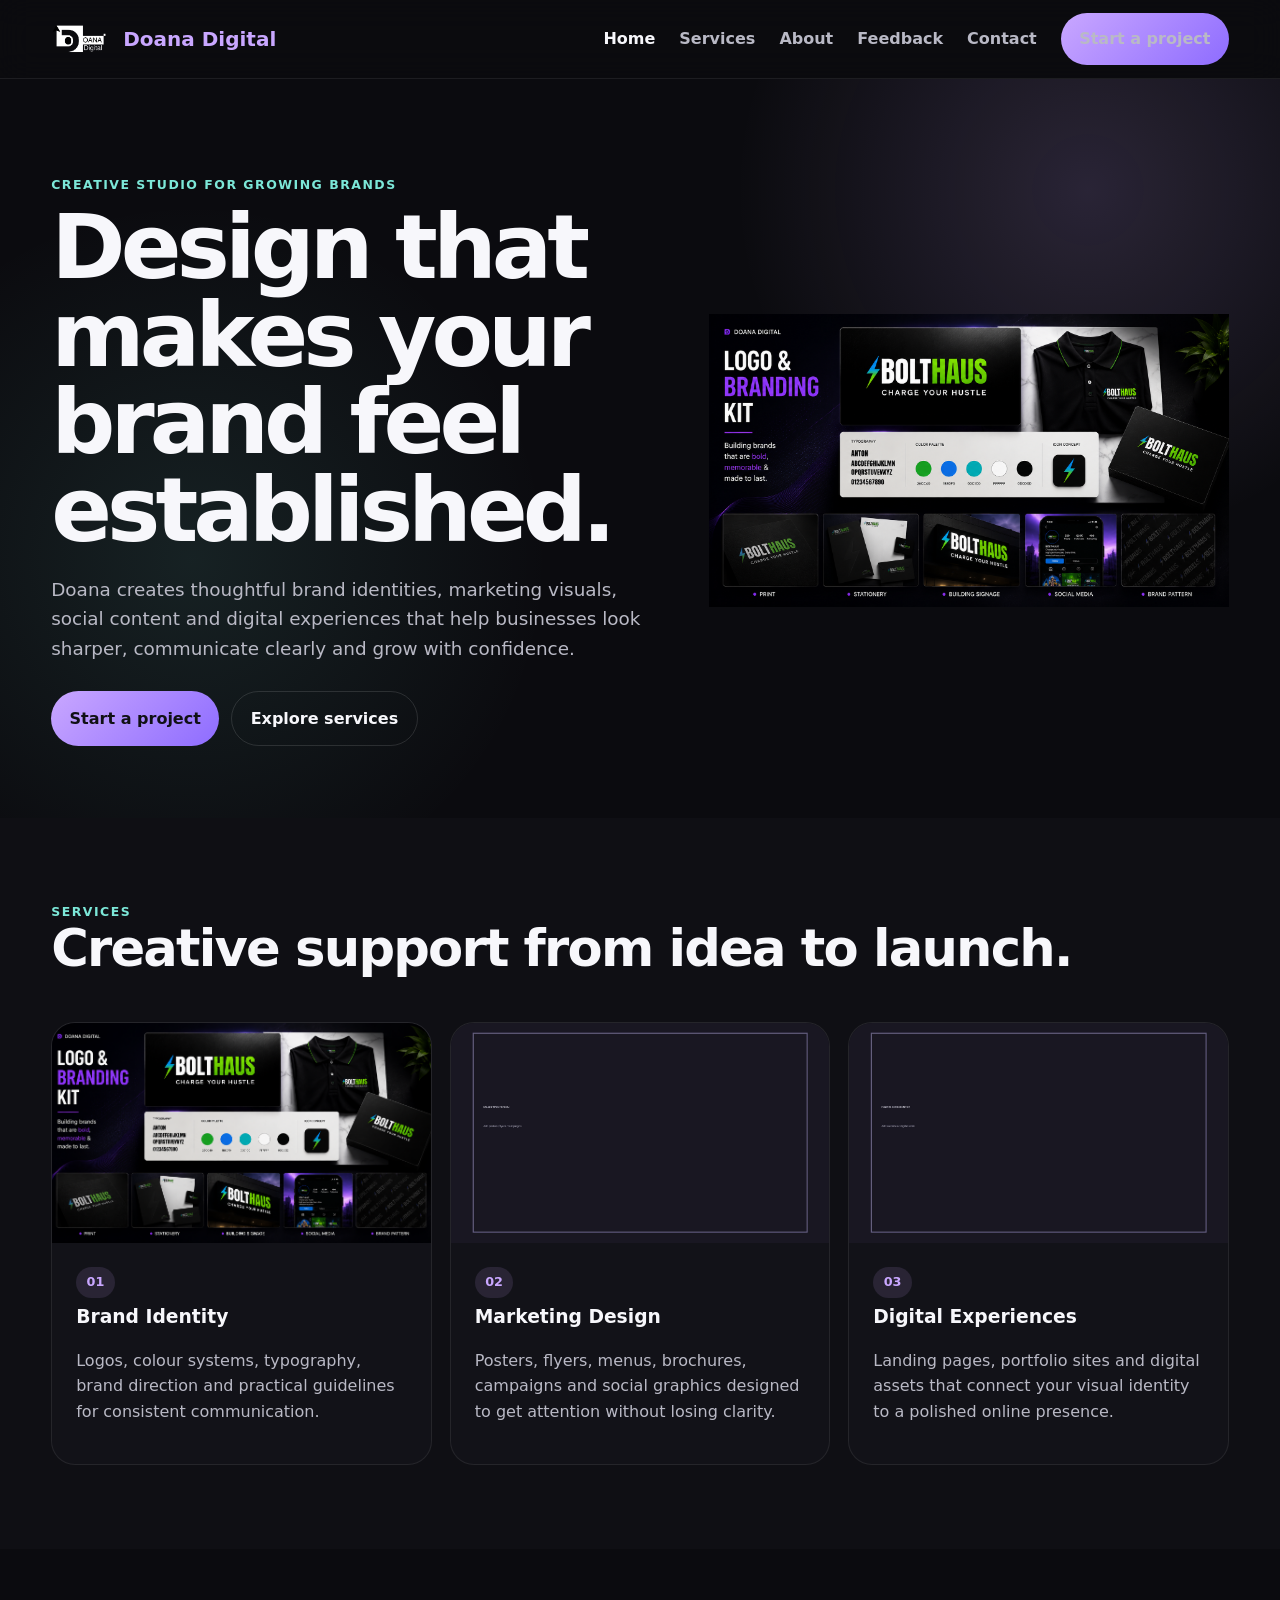
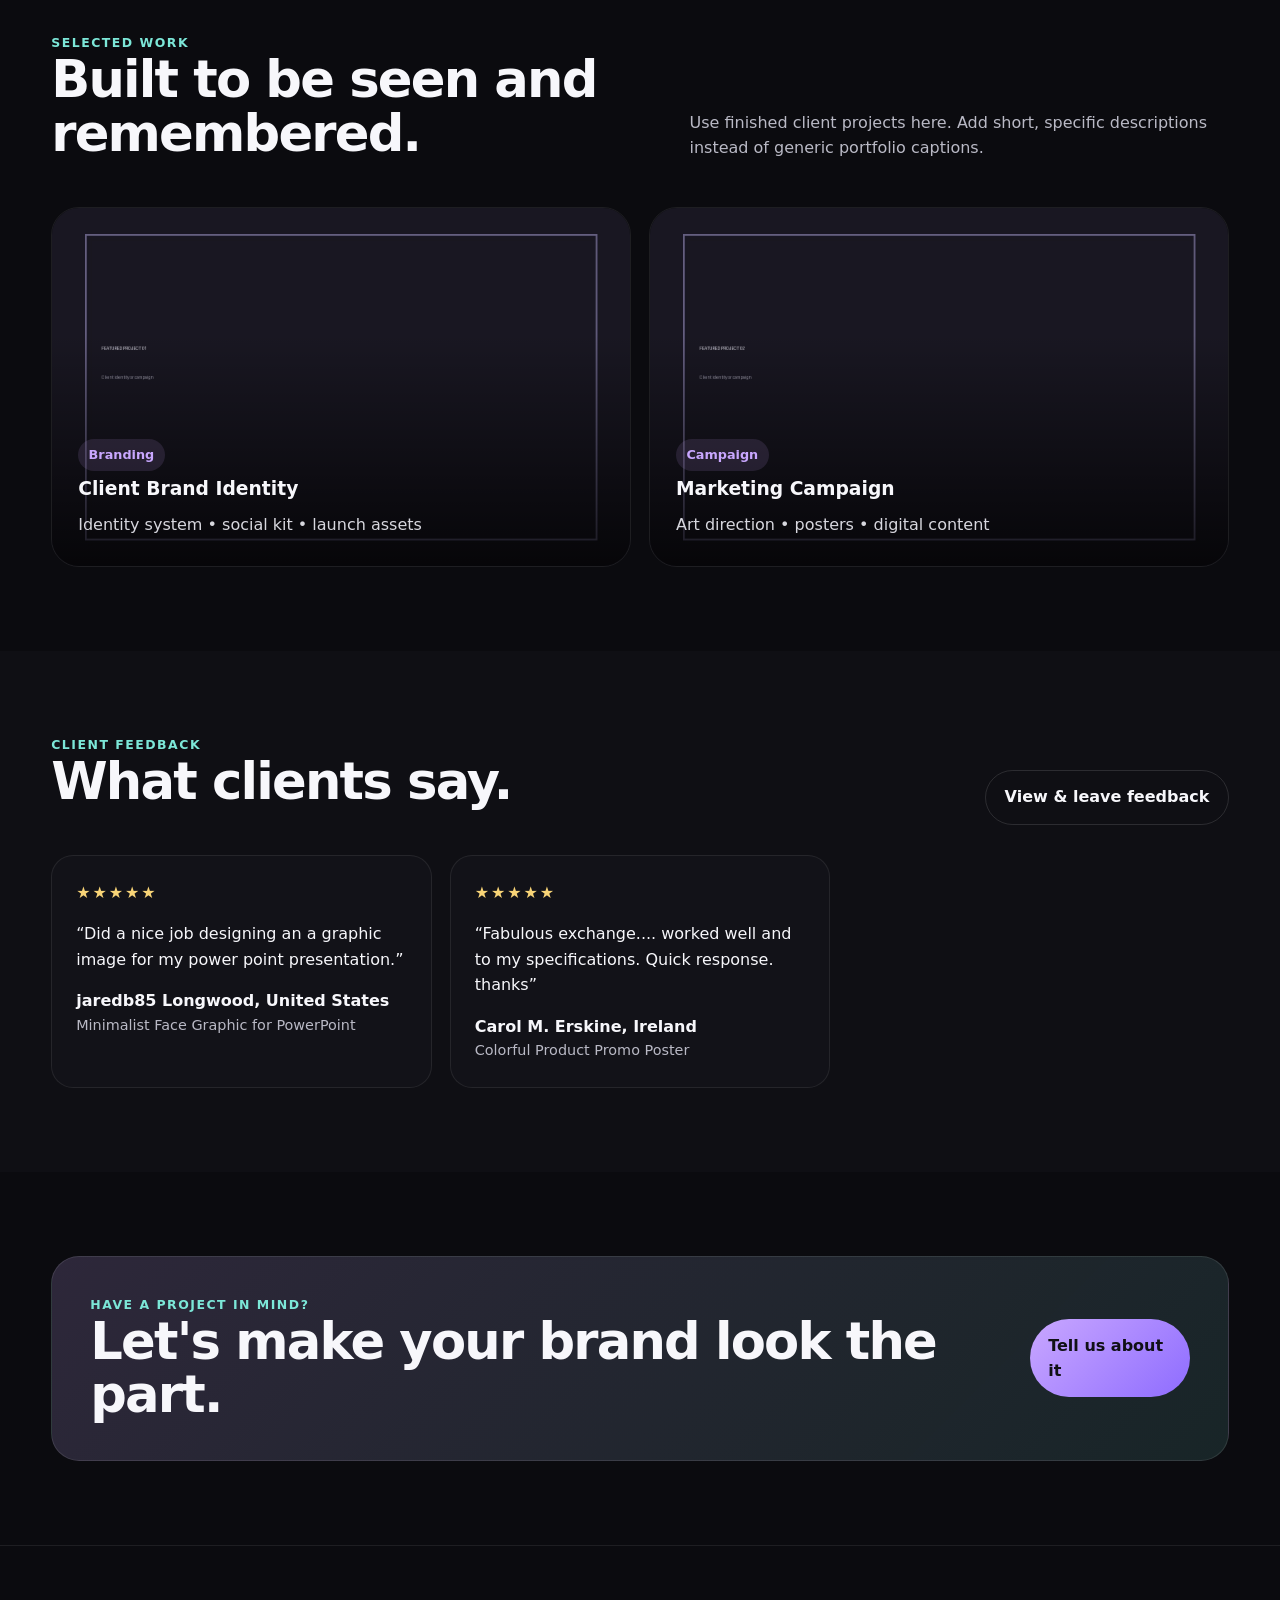
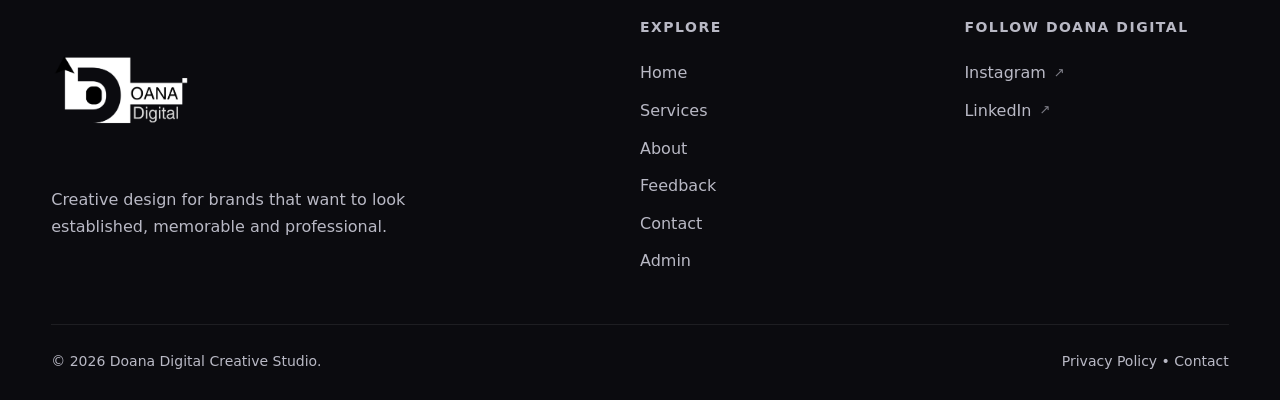
==== commit 912c3d56: "edits footer and  link" ====
--- a/index.html
+++ b/index.html
@@ -77,11 +77,16 @@
 </main>
 
 <footer class="site-footer">
+
   <div class="container">
 
     <div class="footer-main">
 
+
+      <!-- BRAND -->
+
       <div class="footer-brand">
+
         <img
           src="assets/logo.png"
           alt="Doana Digital"
@@ -92,10 +97,14 @@
           Creative design for brands that want to
           look established, memorable and professional.
         </p>
+
       </div>
 
 
+      <!-- WEBSITE LINKS -->
+
       <div class="footer-links">
+
         <h4>Explore</h4>
 
         <a href="index.html">Home</a>
@@ -108,7 +117,10 @@
       </div>
 
 
+      <!-- SOCIAL MEDIA -->
+
       <div class="footer-social">
+
         <h4>Follow Doana Digital</h4>
 
         <a
@@ -130,10 +142,13 @@
           LinkedIn
           <span>↗</span>
         </a>
+
       </div>
 
     </div>
 
+
+    <!-- BOTTOM -->
 
     <div class="footer-bottom">
 
@@ -142,13 +157,25 @@
         Doana Digital Creative Studio.
       </div>
 
-      <div>
-        Branding • Graphic Design • Digital Experiences
+
+      <div class="footer-legal">
+
+        <a href="privacy.html">
+          Privacy Policy
+        </a>
+
+        <span>•</span>
+
+        <a href="contact.html">
+          Contact
+        </a>
+
       </div>
 
     </div>
 
   </div>
+
 </footer>
 <script src="script.js"></script>
 
--- a/styles.css
+++ b/styles.css
@@ -2426,4 +2426,171 @@
       28px;
   }
 
+}
+
+/* =====================================================
+   404 PAGE
+===================================================== */
+
+.error-page {
+  min-height: calc(100vh - 72px);
+
+  display: flex;
+  align-items: center;
+
+  padding: 100px 0;
+
+  text-align: center;
+
+  background:
+    radial-gradient(
+      circle at 50% 30%,
+      rgba(201, 167, 255, .16),
+      transparent 32%
+    ),
+    radial-gradient(
+      circle at 20% 80%,
+      rgba(124, 231, 216, .08),
+      transparent 28%
+    );
+}
+
+
+.error-container {
+  max-width: 900px;
+}
+
+
+/* Giant background-style 404 */
+
+.error-code {
+  margin-bottom: -25px;
+
+  font-size: clamp(8rem, 25vw, 18rem);
+  line-height: .8;
+
+  font-weight: 900;
+
+  letter-spacing: -.08em;
+
+  background:
+    linear-gradient(
+      135deg,
+      var(--accent),
+      var(--accent2)
+    );
+
+  -webkit-background-clip: text;
+  background-clip: text;
+
+  color: transparent;
+
+  opacity: .18;
+
+  user-select: none;
+}
+
+
+.error-title {
+  max-width: 850px;
+
+  margin:
+    20px auto 24px;
+
+  font-size:
+    clamp(3rem, 7vw, 6rem);
+}
+
+
+.error-description {
+  max-width: 650px;
+
+  margin:
+    0 auto;
+}
+
+
+.error-actions {
+  display: flex;
+
+  justify-content: center;
+
+  flex-wrap: wrap;
+
+  gap: 12px;
+
+  margin-top: 35px;
+}
+
+
+/* QUICK LINKS */
+
+.error-links {
+  display: flex;
+
+  justify-content: center;
+  align-items: center;
+
+  flex-wrap: wrap;
+
+  gap: 18px;
+
+  margin-top: 45px;
+
+  color: var(--muted);
+
+  font-size: .95rem;
+}
+
+
+.error-links span {
+  opacity: .65;
+}
+
+
+.error-links a {
+  color: var(--muted);
+
+  font-weight: 700;
+
+  transition:
+    color .2s ease;
+}
+
+
+.error-links a:hover {
+  color: var(--accent);
+}
+
+
+/* MOBILE */
+
+@media (max-width: 600px) {
+
+  .error-page {
+    padding:
+      70px 0;
+  }
+
+
+  .error-code {
+    margin-bottom:
+      -10px;
+  }
+
+
+  .error-actions {
+    flex-direction:
+      column;
+
+    align-items:
+      stretch;
+  }
+
+
+  .error-actions .btn {
+    width:
+      100%;
+  }
+
 }
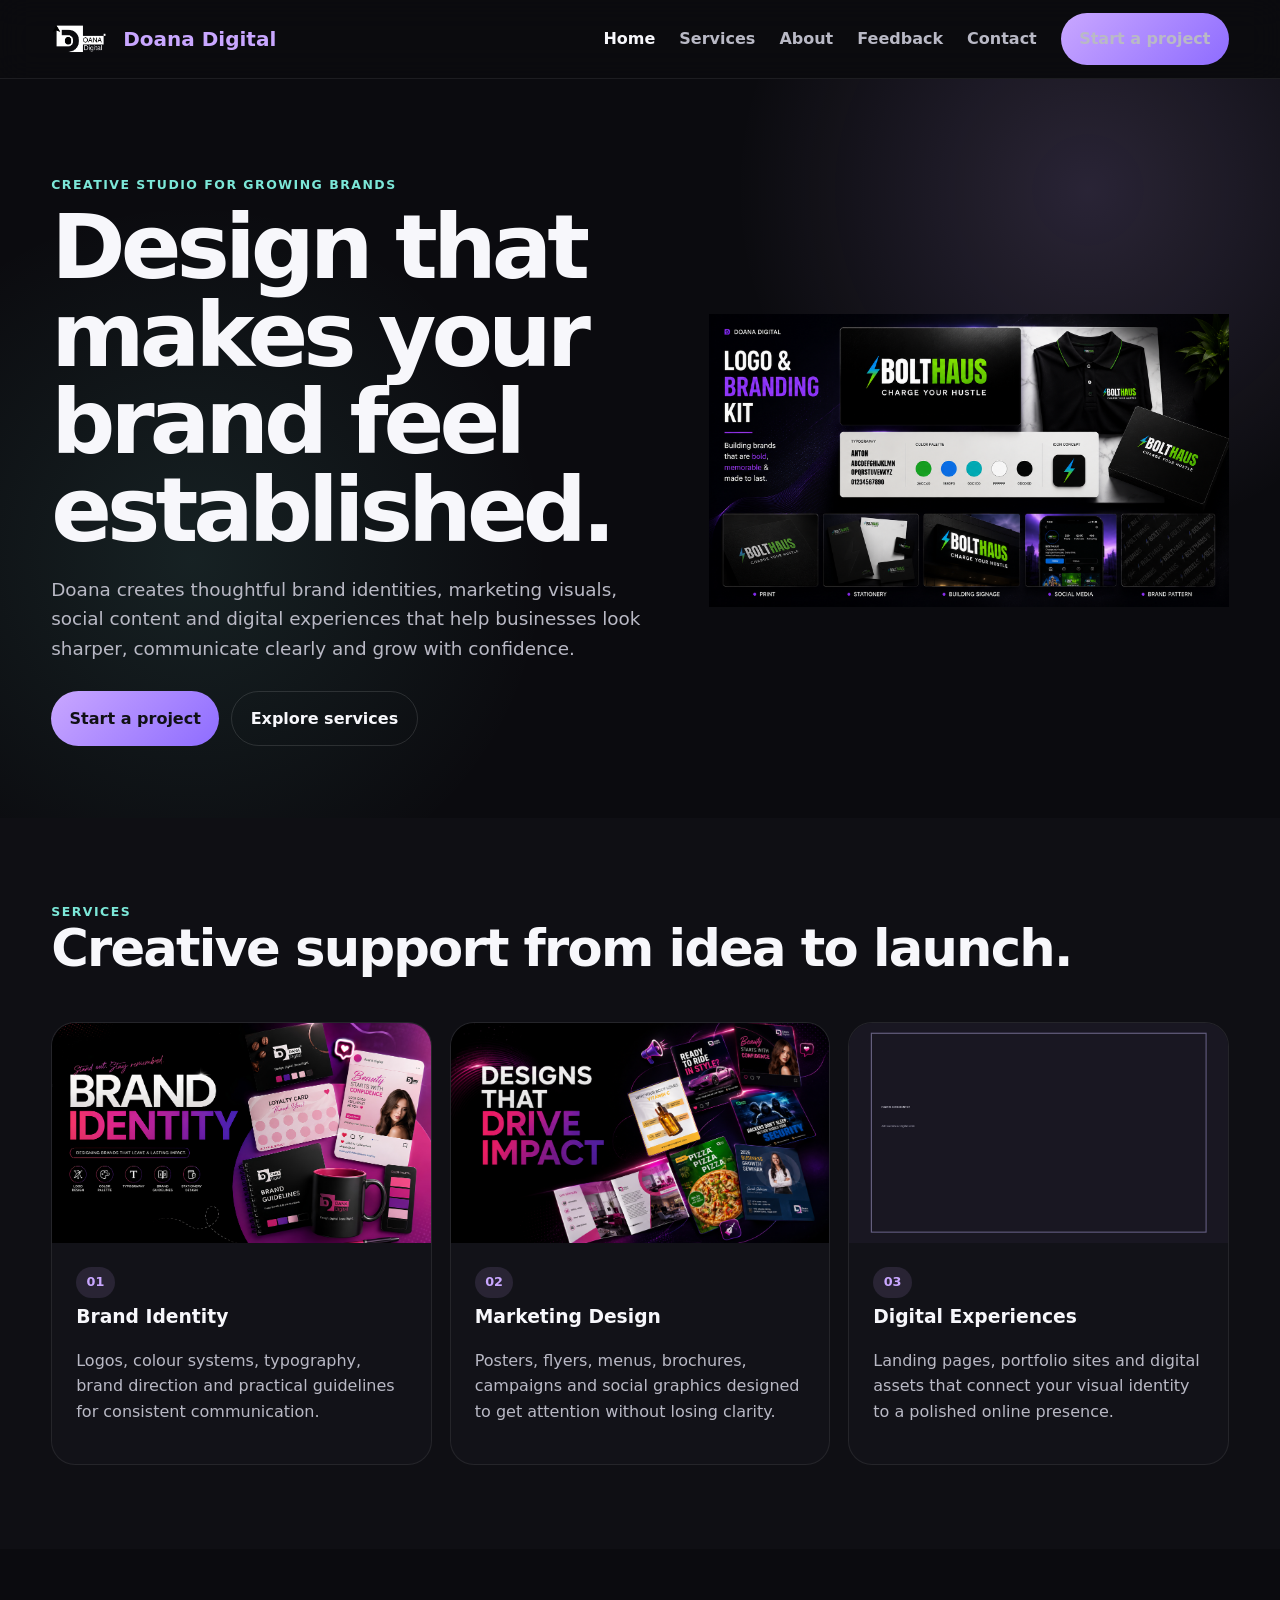
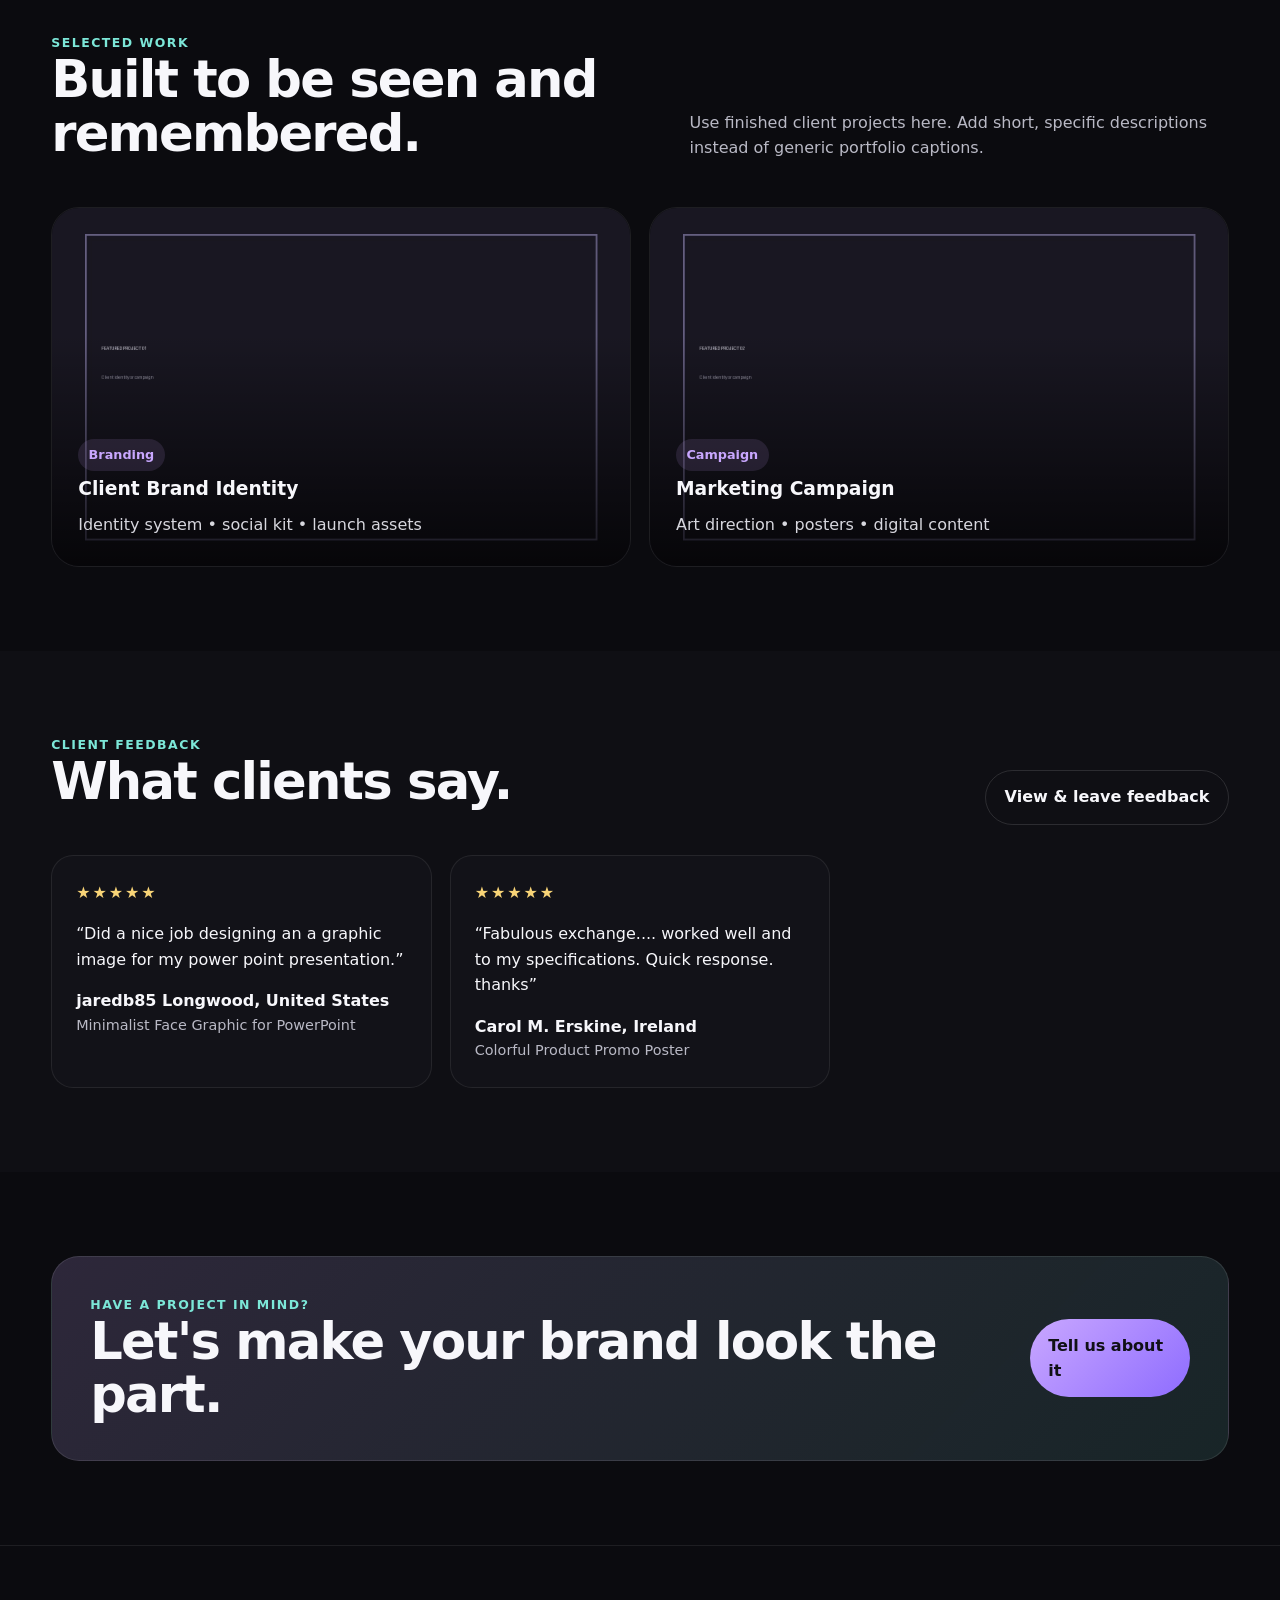
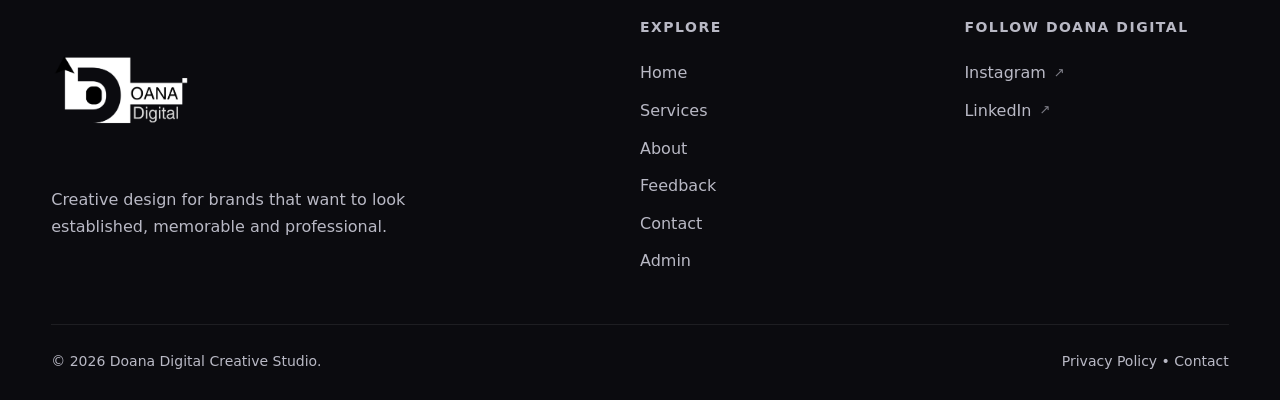
==== commit 81e0218d: "Added 2 new images for home page" ====
--- a/index.html
+++ b/index.html
@@ -53,8 +53,8 @@
 <section class="section section-alt" id="services"><div class="container">
 <div class="section-head"><div><div class="kicker">Services</div><h2>Creative support from idea to launch.</h2></div></div>
 <div class="cards">
-<article class="card"><img src="assets/hero/branding.png" alt="Brand identity work"><div class="card-body"><span class="tag">01</span><h3>Brand Identity</h3><p>Logos, colour systems, typography, brand direction and practical guidelines for consistent communication.</p></div></article>
-<article class="card"><img src="assets/service-marketing.jpg" alt="Marketing design work"><div class="card-body"><span class="tag">02</span><h3>Marketing Design</h3><p>Posters, flyers, menus, brochures, campaigns and social graphics designed to get attention without losing clarity.</p></div></article>
+<article class="card"><img src="assets/Brand Identity.png" alt="Brand identity work"><div class="card-body"><span class="tag">01</span><h3>Brand Identity</h3><p>Logos, colour systems, typography, brand direction and practical guidelines for consistent communication.</p></div></article>
+<article class="card"><img src="assets/Marketing Design.png" alt="Marketing design work"><div class="card-body"><span class="tag">02</span><h3>Marketing Design</h3><p>Posters, flyers, menus, brochures, campaigns and social graphics designed to get attention without losing clarity.</p></div></article>
 <article class="card"><img src="assets/service-digital.jpg" alt="Digital design work"><div class="card-body"><span class="tag">03</span><h3>Digital Experiences</h3><p>Landing pages, portfolio sites and digital assets that connect your visual identity to a polished online presence.</p></div></article>
 </div></div></section>
 
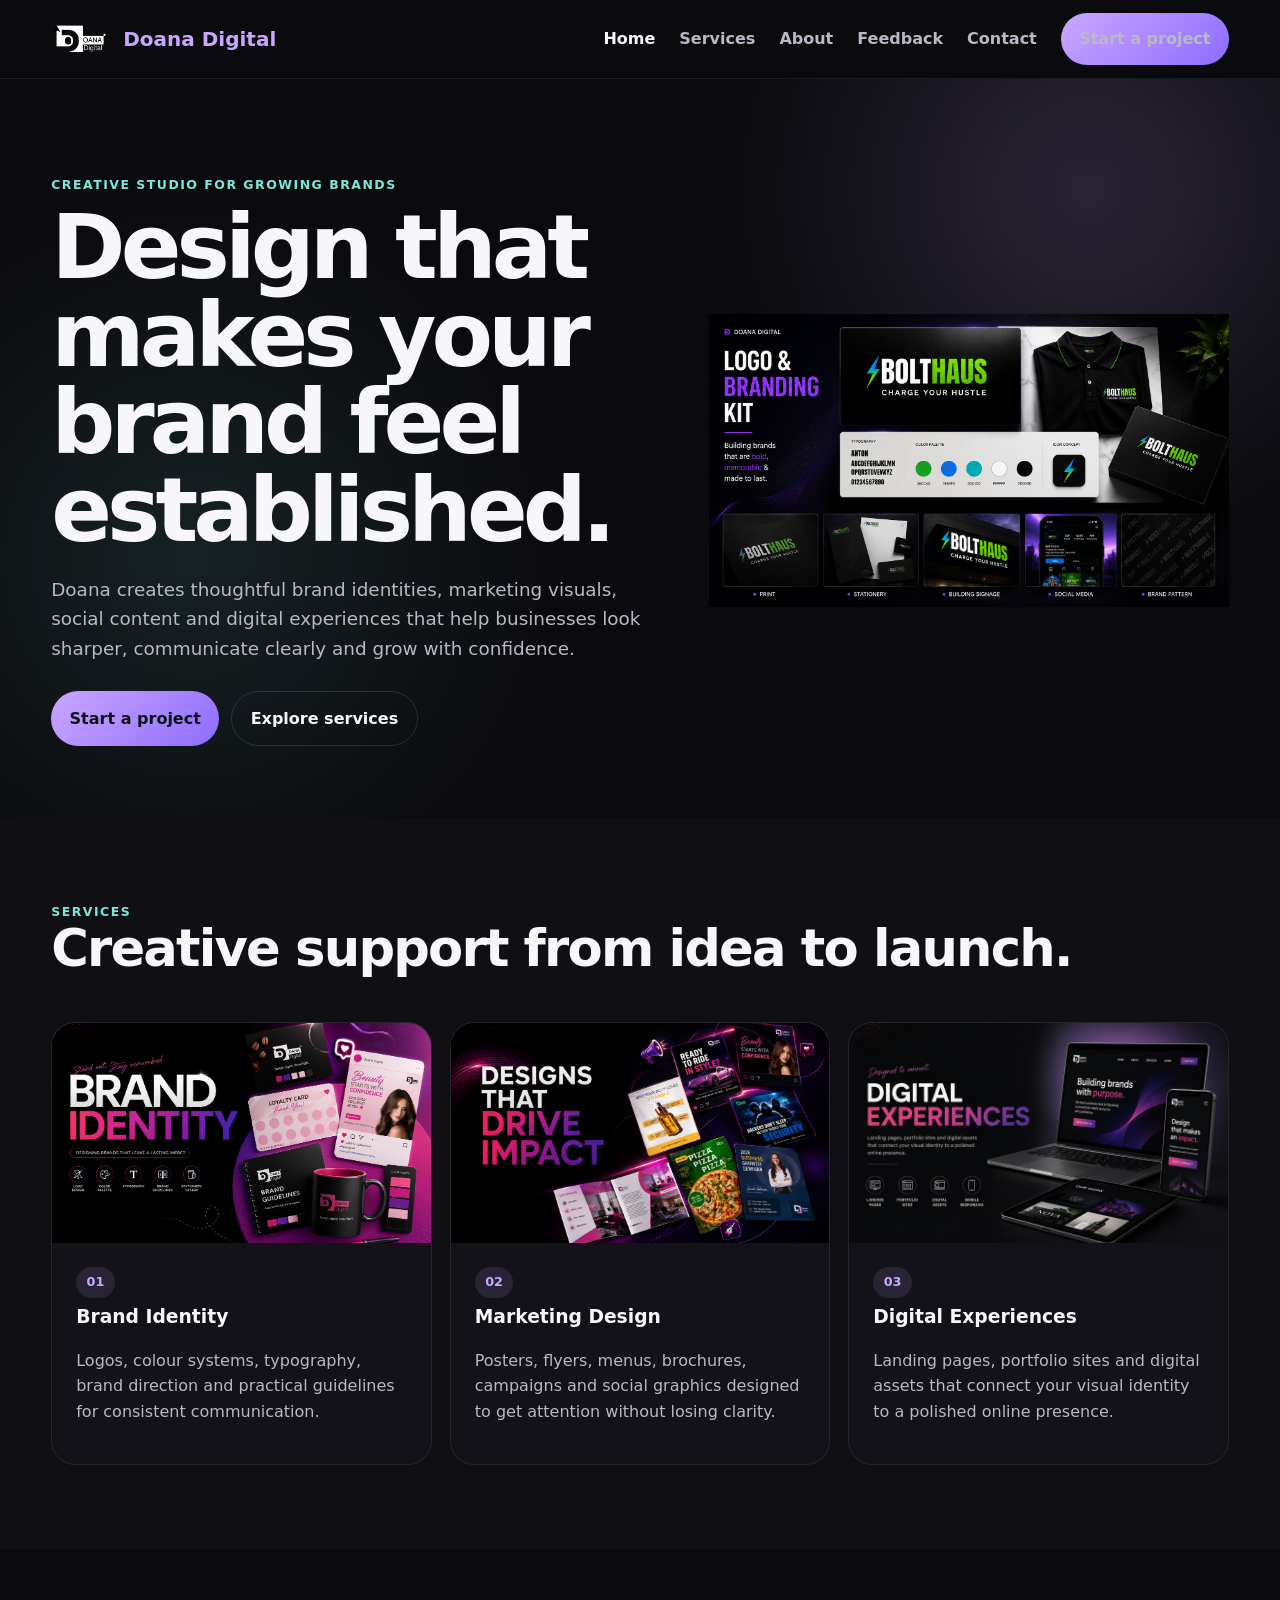
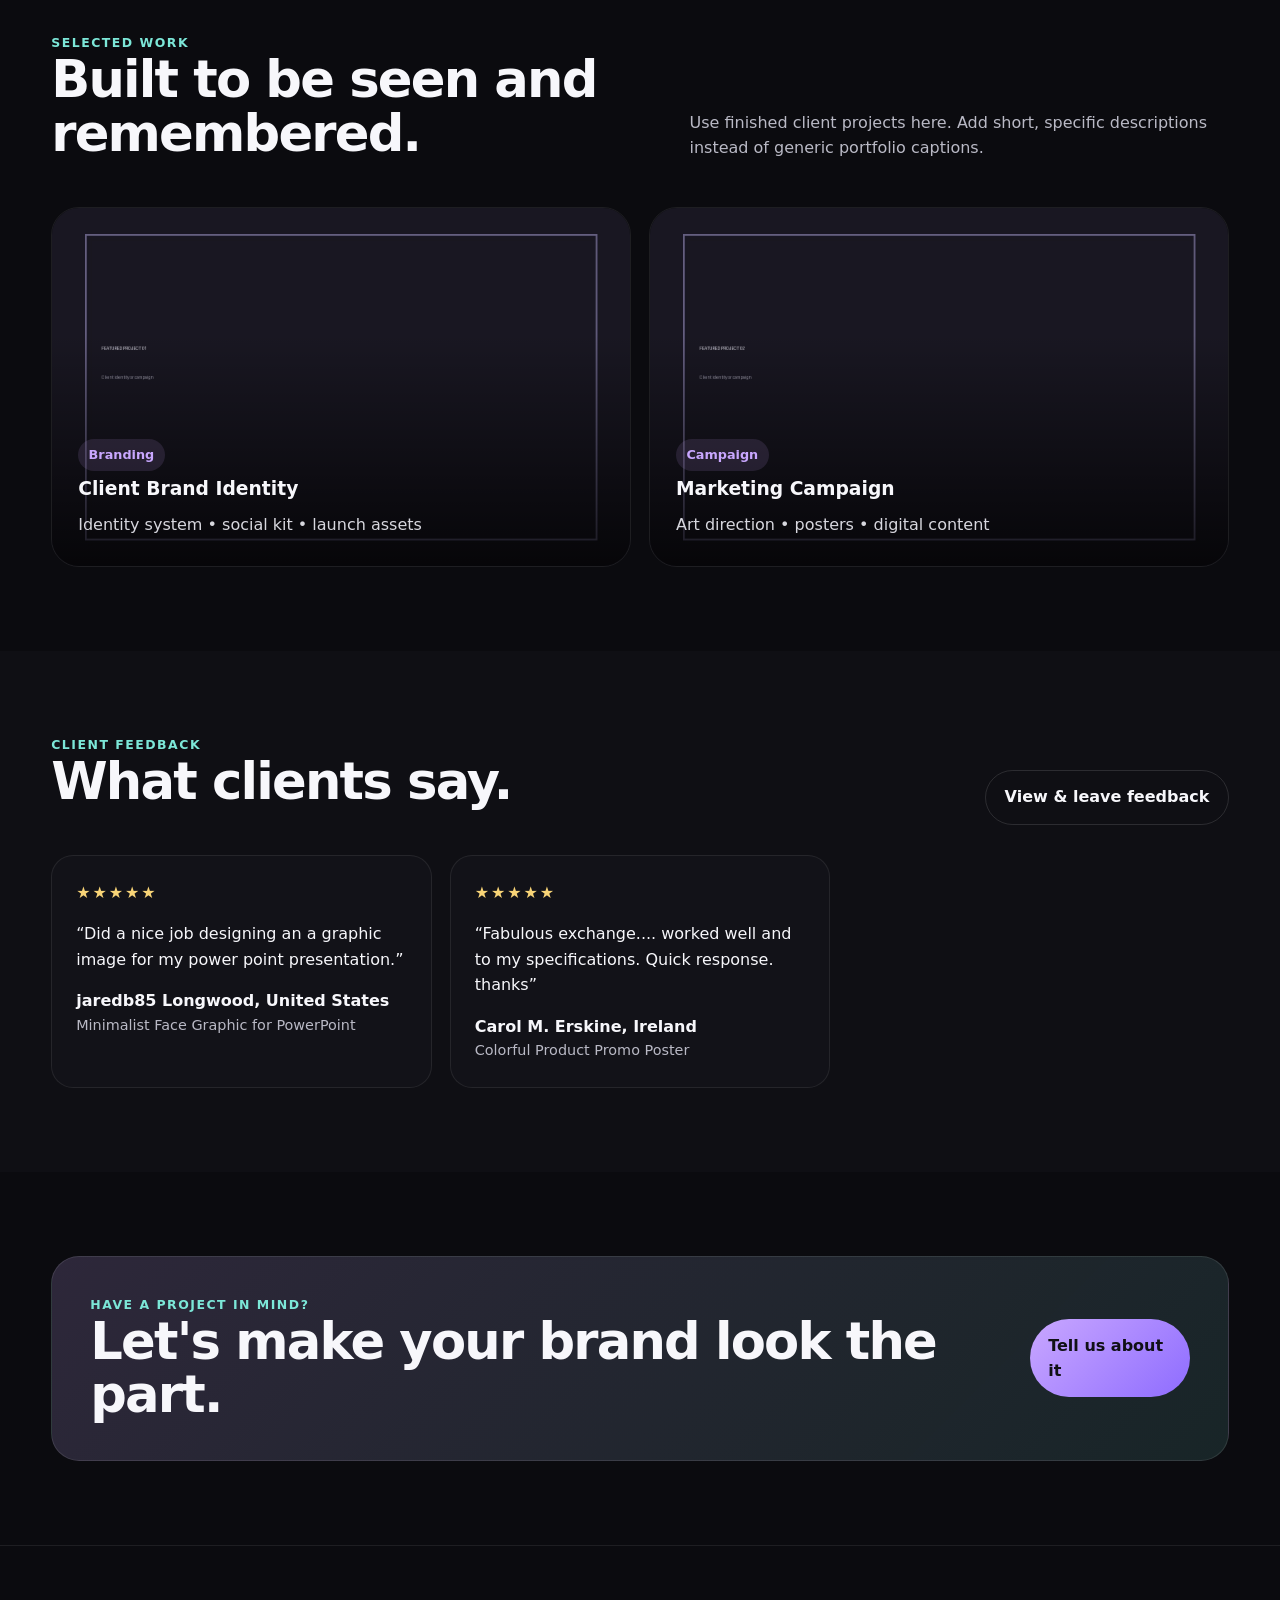
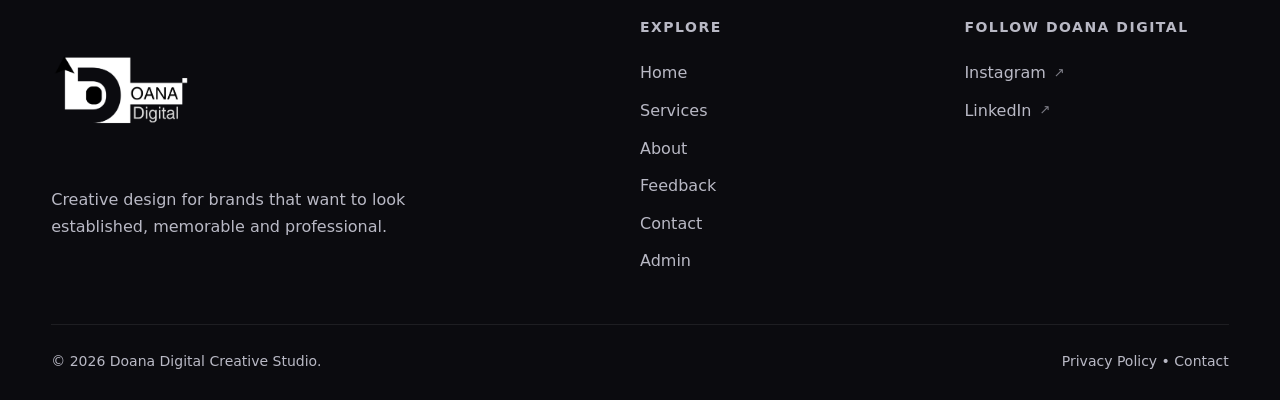
==== commit 39f7b8a7: "Added 2 new images for services  page" ====
--- a/index.html
+++ b/index.html
@@ -53,9 +53,9 @@
 <section class="section section-alt" id="services"><div class="container">
 <div class="section-head"><div><div class="kicker">Services</div><h2>Creative support from idea to launch.</h2></div></div>
 <div class="cards">
-<article class="card"><img src="assets/Brand Identity.png" alt="Brand identity work"><div class="card-body"><span class="tag">01</span><h3>Brand Identity</h3><p>Logos, colour systems, typography, brand direction and practical guidelines for consistent communication.</p></div></article>
-<article class="card"><img src="assets/Marketing Design.png" alt="Marketing design work"><div class="card-body"><span class="tag">02</span><h3>Marketing Design</h3><p>Posters, flyers, menus, brochures, campaigns and social graphics designed to get attention without losing clarity.</p></div></article>
-<article class="card"><img src="assets/service-digital.jpg" alt="Digital design work"><div class="card-body"><span class="tag">03</span><h3>Digital Experiences</h3><p>Landing pages, portfolio sites and digital assets that connect your visual identity to a polished online presence.</p></div></article>
+<article class="card"><img src="assets/BrandIdentity.png" alt="Brand identity work"><div class="card-body"><span class="tag">01</span><h3>Brand Identity</h3><p>Logos, colour systems, typography, brand direction and practical guidelines for consistent communication.</p></div></article>
+<article class="card"><img src="assets/MarketingDesign.png" alt="Marketing design work"><div class="card-body"><span class="tag">02</span><h3>Marketing Design</h3><p>Posters, flyers, menus, brochures, campaigns and social graphics designed to get attention without losing clarity.</p></div></article>
+<article class="card"><img src="assets/DigitalExperiences.png" alt="Digital design work"><div class="card-body"><span class="tag">03</span><h3>Digital Experiences</h3><p>Landing pages, portfolio sites and digital assets that connect your visual identity to a polished online presence.</p></div></article>
 </div></div></section>
 
 <section class="section"><div class="container">
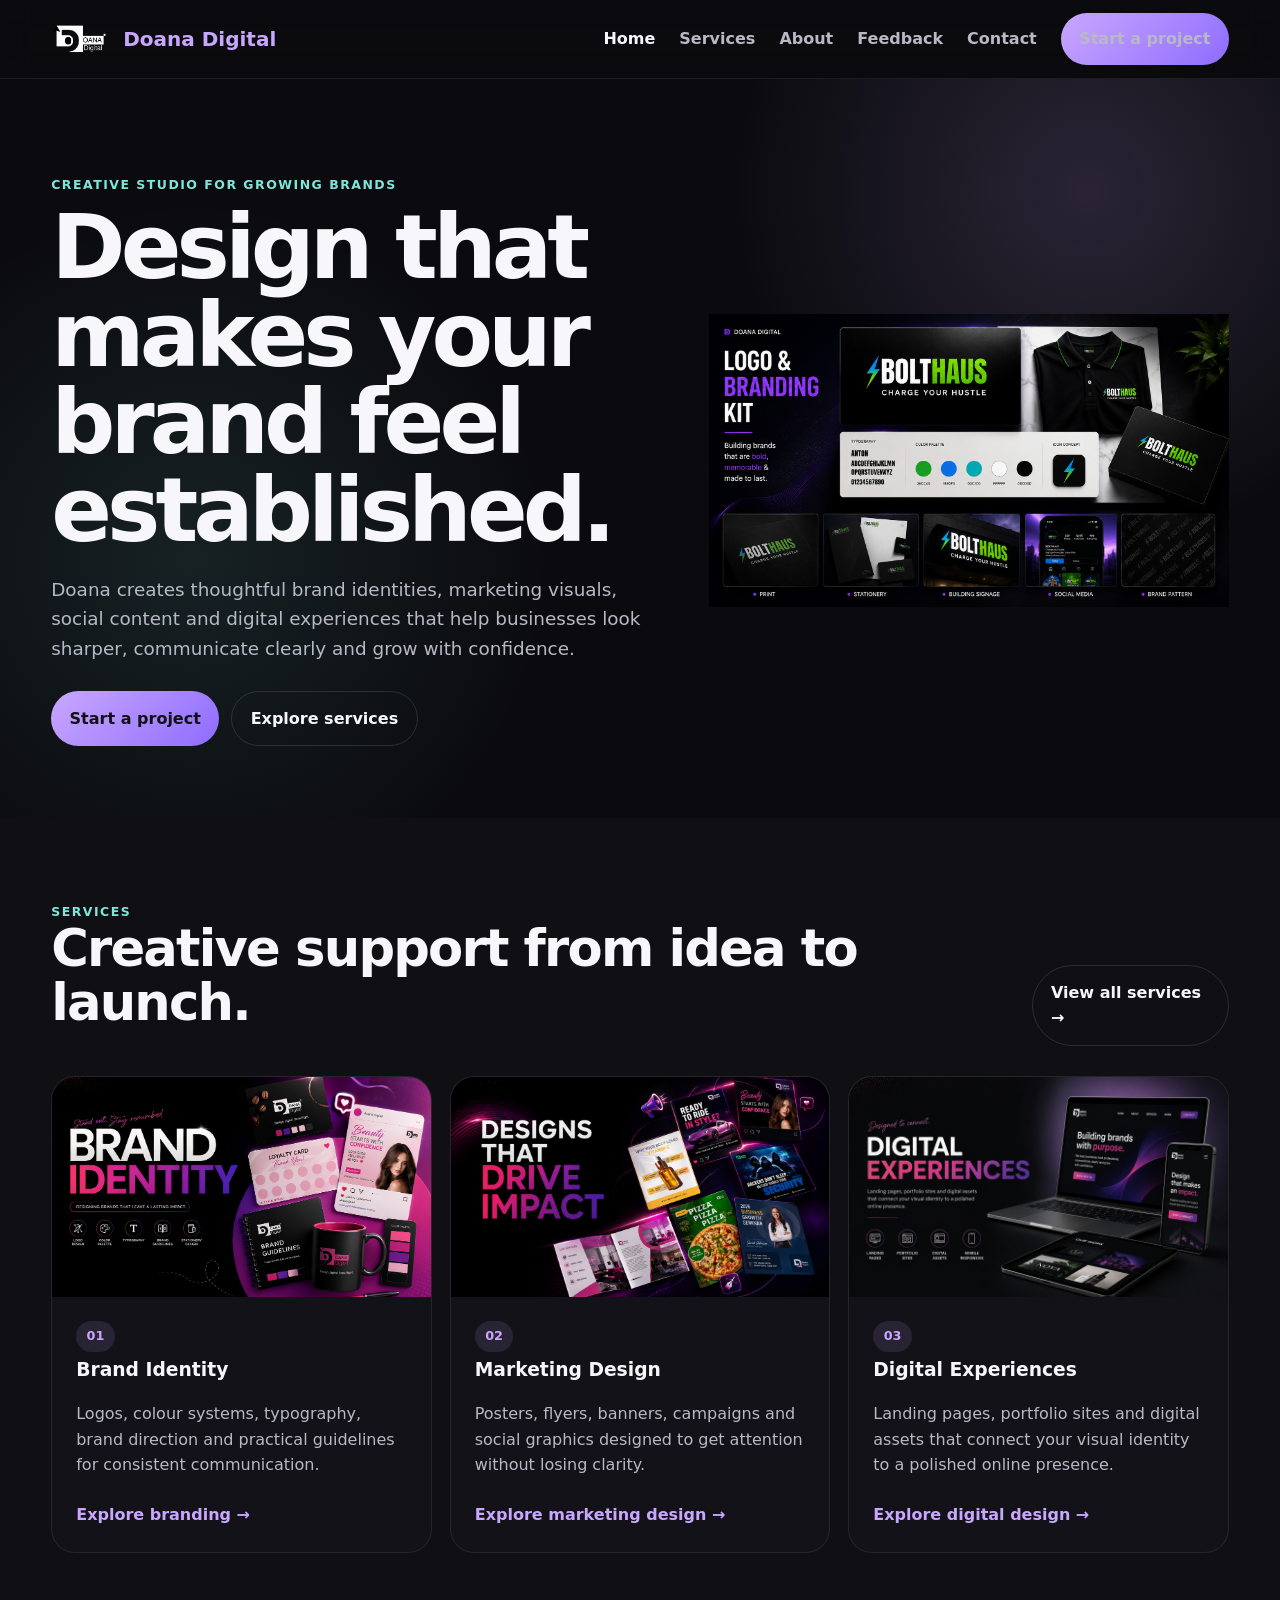
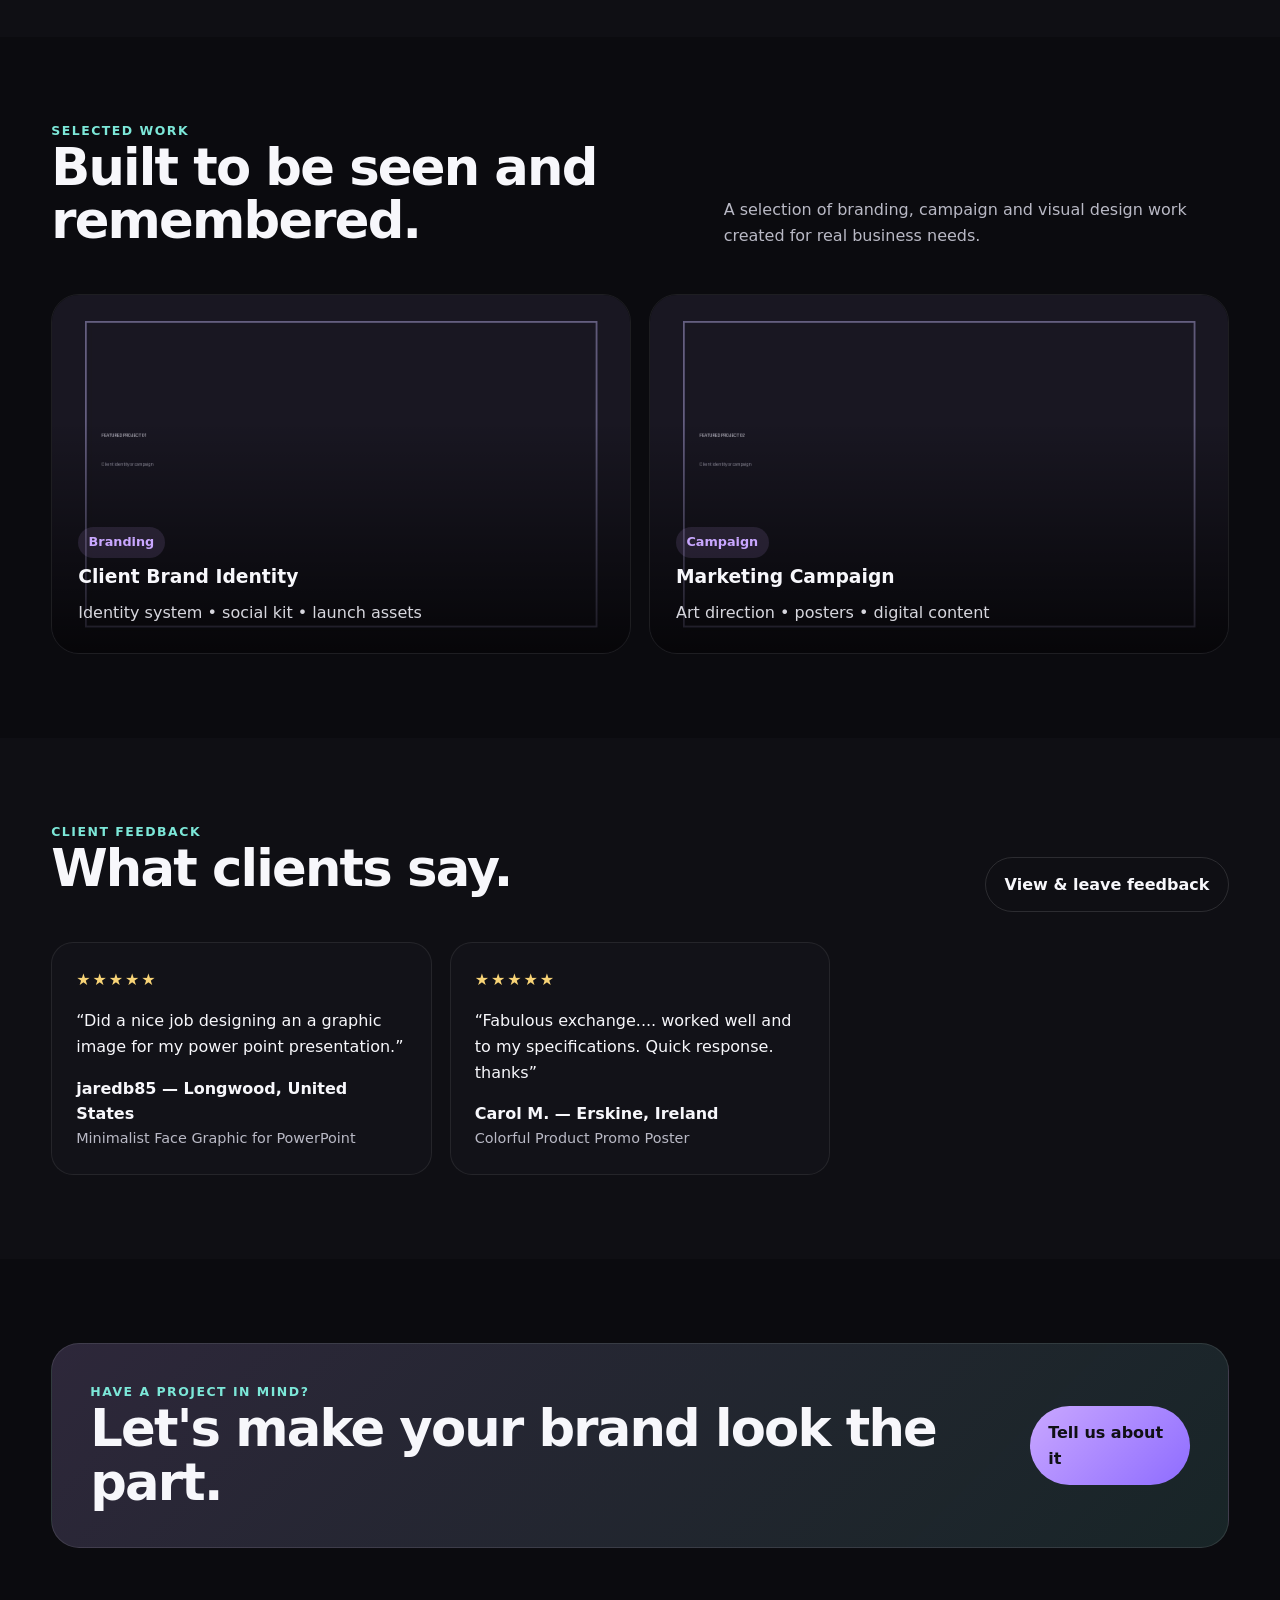
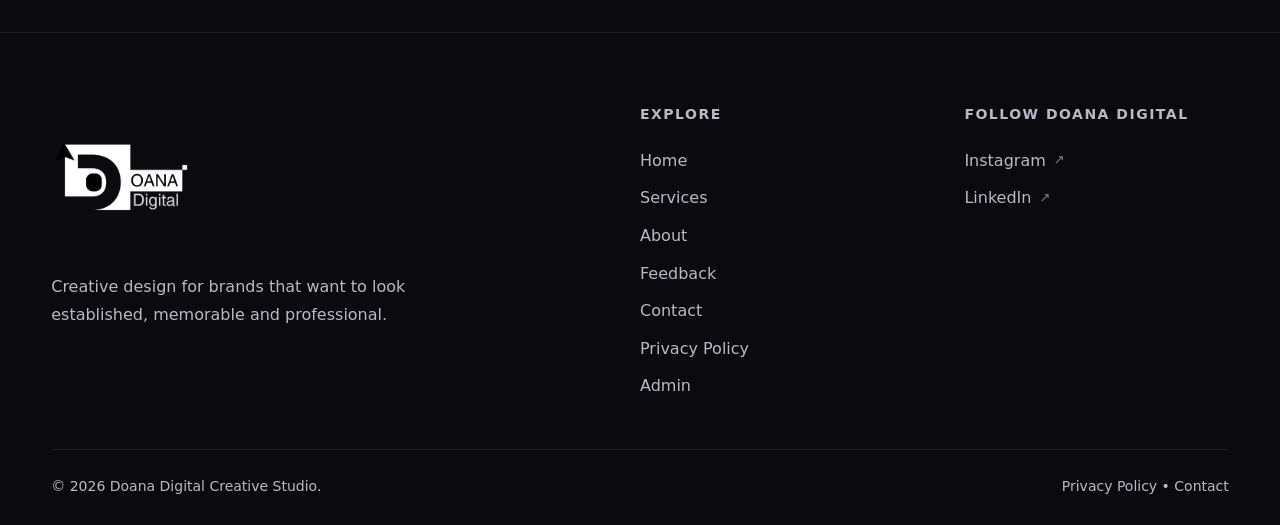
==== commit 9bf21723: "big risky bug fix" ====
--- a/index.html
+++ b/index.html
@@ -1,84 +1,640 @@
 <!doctype html>
-<html lang="en"><head>
-<meta charset="utf-8"><meta name="viewport" content="width=device-width, initial-scale=1">
-<meta name="description" content="Doana is a creative studio helping growing brands with identity, marketing design, social media and digital experiences.">
-<title>Doana Digital</title><link rel="stylesheet" href="styles.css"></head><body>
+<html lang="en">
+
+<head>
+
+  <meta charset="utf-8">
+
+  <meta
+    name="viewport"
+    content="width=device-width, initial-scale=1"
+  >
+
+  <meta
+    name="description"
+    content="Doana Digital is a creative studio helping growing brands with identity, marketing design, social media, print and digital experiences."
+  >
+
+  <meta
+    name="robots"
+    content="index,follow"
+  >
+
+  <title>
+    Doana Digital — Creative Studio
+  </title>
+
+  <link
+    rel="stylesheet"
+    href="styles.css"
+  >
+
+</head>
+
+
+<body>
+
+
+<!-- =====================================================
+     NAVIGATION
+===================================================== -->
 
 <header class="nav">
+
   <div class="container nav-inner">
-    <a class="brand" href="index.html">
-      <img src="assets/logo.png" alt="Doana logo" onerror="this.style.display='none'">
-      <span>Doana Digital</span>
+
+
+    <a
+      class="brand"
+      href="index.html"
+    >
+
+      <img
+        src="assets/logo.png"
+        alt="Doana Digital logo"
+        onerror="this.style.display='none'"
+      >
+
+      <span>
+        Doana Digital
+      </span>
+
     </a>
-    <button class="menu-btn" aria-label="Open navigation">☰</button>
+
+
+    <button
+      class="menu-btn"
+      aria-label="Open navigation"
+      aria-expanded="false"
+      type="button"
+    >
+      ☰
+    </button>
+
+
     <nav class="nav-links">
-      <a href="index.html">Home</a>
-      <a href="services.html">Services</a>
-      <a href="about.html">About</a>
-      <a href="feedback.html">Feedback</a>
-      <a href="contact.html">Contact</a>
-      <a class="btn btn-primary" href="contact.html">Start a project</a>
+
+      <a
+        href="index.html"
+        class="active"
+      >
+        Home
+      </a>
+
+      <a href="services.html">
+        Services
+      </a>
+
+      <a href="about.html">
+        About
+      </a>
+
+      <a href="feedback.html">
+        Feedback
+      </a>
+
+      <a href="contact.html">
+        Contact
+      </a>
+
+      <a
+        class="btn btn-primary"
+        href="contact.html"
+      >
+        Start a project
+      </a>
+
     </nav>
+
   </div>
+
 </header>
 
+
+
+<!-- =====================================================
+     MAIN
+===================================================== -->
+
 <main>
-<section class="hero"><div class="container hero-grid">
-<div>
-<div class="kicker">Creative studio for growing brands</div>
-<h1>Design that makes your brand feel established.</h1>
-<p class="lead">Doana creates thoughtful brand identities, marketing visuals, social content and digital experiences that help businesses look sharper, communicate clearly and grow with confidence.</p>
-<div class="hero-actions"><a class="btn btn-primary" href="contact.html">Start a project</a><a class="btn" href="#services">Explore services</a></div>
-</div>
-<div class="hero-slider">
-
-  <div class="hero-slide active">
-    <img src="assets/hero/branding.png" alt="Doana branding projects">
+
+
+<!-- =====================================================
+     HERO
+===================================================== -->
+
+<section class="hero">
+
+  <div class="container hero-grid">
+
+
+    <!-- HERO COPY -->
+
+    <div>
+
+      <div class="kicker">
+        Creative studio for growing brands
+      </div>
+
+
+      <h1>
+        Design that makes your brand feel established.
+      </h1>
+
+
+      <p class="lead">
+
+        Doana creates thoughtful brand identities,
+        marketing visuals, social content and digital
+        experiences that help businesses look sharper,
+        communicate clearly and grow with confidence.
+
+      </p>
+
+
+      <div class="hero-actions">
+
+        <a
+          class="btn btn-primary"
+          href="contact.html"
+        >
+          Start a project
+        </a>
+
+
+        <a
+          class="btn"
+          href="#services"
+        >
+          Explore services
+        </a>
+
+      </div>
+
+    </div>
+
+
+
+    <!-- HERO SLIDER -->
+
+    <div class="hero-slider">
+
+
+      <div class="hero-slide active">
+
+        <img
+          src="assets/hero/branding.png"
+          alt="Doana Digital branding and identity work"
+        >
+
+      </div>
+
+
+      <div class="hero-slide">
+
+        <img
+          src="assets/hero/business-cards.png"
+          alt="Doana Digital business card design work"
+        >
+
+      </div>
+
+
+      <div class="hero-slide">
+
+        <img
+          src="assets/hero/billboards-standees.png"
+          alt="Doana Digital billboard and standee designs"
+        >
+
+      </div>
+
+
+      <div class="hero-slide">
+
+        <img
+          src="assets/hero/social-media.png"
+          alt="Doana Digital social media design work"
+        >
+
+      </div>
+
+
+    </div>
+
+
   </div>
 
-  <div class="hero-slide">
-    <img src="assets/hero/business-cards.png" alt="Doana social media designs">
+</section>
+
+
+
+<!-- =====================================================
+     SERVICES
+===================================================== -->
+
+<section
+  class="section section-alt"
+  id="services"
+>
+
+  <div class="container">
+
+
+    <div class="section-head">
+
+      <div>
+
+        <div class="kicker">
+          Services
+        </div>
+
+
+        <h2>
+          Creative support from idea to launch.
+        </h2>
+
+      </div>
+
+
+      <a
+        class="btn"
+        href="services.html"
+      >
+        View all services →
+      </a>
+
+    </div>
+
+
+
+    <div class="cards">
+
+
+      <!-- BRAND IDENTITY -->
+
+      <article class="card">
+
+        <img
+          src="assets/BrandIdentity.png"
+          alt="Brand identity design work by Doana Digital"
+          loading="lazy"
+        >
+
+
+        <div class="card-body">
+
+          <span class="tag">
+            01
+          </span>
+
+
+          <h3>
+            Brand Identity
+          </h3>
+
+
+          <p>
+
+            Logos, colour systems, typography,
+            brand direction and practical guidelines
+            for consistent communication.
+
+          </p>
+
+
+          <a
+            class="service-link"
+            href="services.html"
+          >
+            Explore branding →
+          </a>
+
+        </div>
+
+      </article>
+
+
+
+      <!-- MARKETING DESIGN -->
+
+      <article class="card">
+
+        <img
+          src="assets/MarketingDesign.png"
+          alt="Marketing design work by Doana Digital"
+          loading="lazy"
+        >
+
+
+        <div class="card-body">
+
+          <span class="tag">
+            02
+          </span>
+
+
+          <h3>
+            Marketing Design
+          </h3>
+
+
+          <p>
+
+            Posters, flyers, banners, campaigns
+            and social graphics designed to get
+            attention without losing clarity.
+
+          </p>
+
+
+          <a
+            class="service-link"
+            href="services.html"
+          >
+            Explore marketing design →
+          </a>
+
+        </div>
+
+      </article>
+
+
+
+      <!-- DIGITAL EXPERIENCES -->
+
+      <article class="card">
+
+        <img
+          src="assets/DigitalExperiences.png"
+          alt="Digital experience design work by Doana Digital"
+          loading="lazy"
+        >
+
+
+        <div class="card-body">
+
+          <span class="tag">
+            03
+          </span>
+
+
+          <h3>
+            Digital Experiences
+          </h3>
+
+
+          <p>
+
+            Landing pages, portfolio sites and
+            digital assets that connect your visual
+            identity to a polished online presence.
+
+          </p>
+
+
+          <a
+            class="service-link"
+            href="services.html"
+          >
+            Explore digital design →
+          </a>
+
+        </div>
+
+      </article>
+
+
+    </div>
+
   </div>
 
-  <div class="hero-slide">
-    <img src="assets/hero/billboards-standees.png" alt="Doana packaging designs">
+</section>
+
+
+
+<!-- =====================================================
+     SELECTED WORK
+===================================================== -->
+
+<section class="section">
+
+  <div class="container">
+
+
+    <div class="section-head">
+
+      <div>
+
+        <div class="kicker">
+          Selected work
+        </div>
+
+
+        <h2>
+          Built to be seen and remembered.
+        </h2>
+
+      </div>
+
+
+      <p>
+
+        A selection of branding, campaign and
+        visual design work created for real
+        business needs.
+
+      </p>
+
+    </div>
+
+
+
+    <div class="work-grid">
+
+
+      <!-- PROJECT 1 -->
+
+      <article class="work">
+
+        <img
+          src="assets/project-1.jpg"
+          alt="Doana Digital brand identity project"
+          loading="lazy"
+        >
+
+
+        <div class="work-content">
+
+          <span class="tag">
+            Branding
+          </span>
+
+
+          <h3>
+            Client Brand Identity
+          </h3>
+
+
+          <p>
+            Identity system • social kit • launch assets
+          </p>
+
+        </div>
+
+      </article>
+
+
+
+      <!-- PROJECT 2 -->
+
+      <article class="work">
+
+        <img
+          src="assets/project-2.jpg"
+          alt="Doana Digital marketing campaign project"
+          loading="lazy"
+        >
+
+
+        <div class="work-content">
+
+          <span class="tag">
+            Campaign
+          </span>
+
+
+          <h3>
+            Marketing Campaign
+          </h3>
+
+
+          <p>
+            Art direction • posters • digital content
+          </p>
+
+        </div>
+
+      </article>
+
+
+    </div>
+
+
   </div>
 
-  <div class="hero-slide">
-    <img src="assets/hero/social-media.png" alt="Doana flyer and banner designs">
+</section>
+
+
+
+<!-- =====================================================
+     CLIENT FEEDBACK
+===================================================== -->
+
+<section class="section section-alt">
+
+  <div class="container">
+
+
+    <div class="section-head">
+
+      <div>
+
+        <div class="kicker">
+          Client feedback
+        </div>
+
+
+        <h2>
+          What clients say.
+        </h2>
+
+      </div>
+
+
+      <a
+        class="btn"
+        href="feedback.html"
+      >
+        View & leave feedback
+      </a>
+
+    </div>
+
+
+
+    <!--
+      script.js loads approved Supabase reviews here.
+    -->
+
+    <div
+      class="review-grid"
+      id="homeReviews"
+    >
+
+      <p class="note">
+        Loading reviews...
+      </p>
+
+    </div>
+
+
   </div>
 
-</div></section>
-
-<section class="section section-alt" id="services"><div class="container">
-<div class="section-head"><div><div class="kicker">Services</div><h2>Creative support from idea to launch.</h2></div></div>
-<div class="cards">
-<article class="card"><img src="assets/BrandIdentity.png" alt="Brand identity work"><div class="card-body"><span class="tag">01</span><h3>Brand Identity</h3><p>Logos, colour systems, typography, brand direction and practical guidelines for consistent communication.</p></div></article>
-<article class="card"><img src="assets/MarketingDesign.png" alt="Marketing design work"><div class="card-body"><span class="tag">02</span><h3>Marketing Design</h3><p>Posters, flyers, menus, brochures, campaigns and social graphics designed to get attention without losing clarity.</p></div></article>
-<article class="card"><img src="assets/DigitalExperiences.png" alt="Digital design work"><div class="card-body"><span class="tag">03</span><h3>Digital Experiences</h3><p>Landing pages, portfolio sites and digital assets that connect your visual identity to a polished online presence.</p></div></article>
-</div></div></section>
-
-<section class="section"><div class="container">
-<div class="section-head"><div><div class="kicker">Selected work</div><h2>Built to be seen and remembered.</h2></div><p>Use finished client projects here. Add short, specific descriptions instead of generic portfolio captions.</p></div>
-<div class="work-grid">
-<article class="work"><img src="assets/project-1.jpg" alt="Doana branding project"><div class="work-content"><span class="tag">Branding</span><h3>Client Brand Identity</h3><p>Identity system • social kit • launch assets</p></div></article>
-<article class="work"><img src="assets/project-2.jpg" alt="Doana campaign project"><div class="work-content"><span class="tag">Campaign</span><h3>Marketing Campaign</h3><p>Art direction • posters • digital content</p></div></article>
-</div></div></section>
-
-<section class="section section-alt"><div class="container">
-<div class="section-head"><div><div class="kicker">Client feedback</div><h2>What clients say.</h2></div><a class="btn" href="feedback.html">View & leave feedback</a></div>
-<div class="review-grid" id="homeReviews"></div>
-</div></section>
-
-<section class="section"><div class="container cta">
-<div><div class="kicker">Have a project in mind?</div><h2 style="margin-bottom:0">Let's make your brand look the part.</h2></div>
-<a class="btn btn-primary" href="contact.html">Tell us about it</a>
-</div></section>
+</section>
+
+
+
+<!-- =====================================================
+     CTA
+===================================================== -->
+
+<section class="section">
+
+  <div class="container cta">
+
+
+    <div>
+
+      <div class="kicker">
+        Have a project in mind?
+      </div>
+
+
+      <h2
+        style="margin-bottom:0;"
+      >
+        Let's make your brand look the part.
+      </h2>
+
+    </div>
+
+
+    <a
+      class="btn btn-primary"
+      href="contact.html"
+    >
+      Tell us about it
+    </a>
+
+
+  </div>
+
+</section>
+
+
 </main>
 
+
+
+<!-- =====================================================
+     FOOTER
+===================================================== -->
+
 <footer class="site-footer">
 
   <div class="container">
+
 
     <div class="footer-main">
 
@@ -93,35 +649,73 @@
           class="footer-logo"
         >
 
+
         <p>
+
           Creative design for brands that want to
           look established, memorable and professional.
+
         </p>
 
       </div>
 
 
+
       <!-- WEBSITE LINKS -->
 
       <div class="footer-links">
 
-        <h4>Explore</h4>
-
-        <a href="index.html">Home</a>
-        <a href="services.html">Services</a>
-        <a href="about.html">About</a>
-        <a href="feedback.html">Feedback</a>
-        <a href="contact.html">Contact</a>
-        <a href="admin.html">Admin</a>
-
-      </div>
+        <h4>
+          Explore
+        </h4>
+
+
+        <a href="index.html">
+          Home
+        </a>
+
+
+        <a href="services.html">
+          Services
+        </a>
+
+
+        <a href="about.html">
+          About
+        </a>
+
+
+        <a href="feedback.html">
+          Feedback
+        </a>
+
+
+        <a href="contact.html">
+          Contact
+        </a>
+
+
+        <a href="privacy.html">
+          Privacy Policy
+        </a>
+
+
+        <a href="admin.html">
+          Admin
+        </a>
+
+      </div>
+
 
 
       <!-- SOCIAL MEDIA -->
 
       <div class="footer-social">
 
-        <h4>Follow Doana Digital</h4>
+        <h4>
+          Follow Doana Digital
+        </h4>
+
 
         <a
           href="https://www.instagram.com/doana.digital/"
@@ -129,9 +723,15 @@
           rel="noopener noreferrer"
           aria-label="Doana Digital on Instagram"
         >
+
           Instagram
-          <span>↗</span>
-        </a>
+
+          <span>
+            ↗
+          </span>
+
+        </a>
+
 
         <a
           href="https://www.linkedin.com/company/doanadigital"
@@ -139,44 +739,76 @@
           rel="noopener noreferrer"
           aria-label="Doana Digital on LinkedIn"
         >
+
           LinkedIn
-          <span>↗</span>
-        </a>
-
-      </div>
-
-    </div>
-
-
-    <!-- BOTTOM -->
+
+          <span>
+            ↗
+          </span>
+
+        </a>
+
+      </div>
+
+
+    </div>
+
+
+
+    <!-- FOOTER BOTTOM -->
 
     <div class="footer-bottom">
 
+
       <div>
-        © <span id="year"></span>
+
+        ©
+        <span id="year"></span>
         Doana Digital Creative Studio.
-      </div>
+
+      </div>
+
 
 
       <div class="footer-legal">
+
 
         <a href="privacy.html">
           Privacy Policy
         </a>
 
-        <span>•</span>
+
+        <span>
+          •
+        </span>
+
 
         <a href="contact.html">
           Contact
         </a>
 
-      </div>
-
-    </div>
+
+      </div>
+
+
+    </div>
+
 
   </div>
 
 </footer>
+
+
+
+<!-- =====================================================
+     JAVASCRIPT
+===================================================== -->
+
 <script src="script.js"></script>
 
-</body></html>
+<script src="analytics.js"></script>
+
+
+</body>
+
+</html>
--- a/styles.css
+++ b/styles.css
@@ -1060,362 +1060,228 @@
 
 }
 
-/* ========================================
-   ADMIN LOGIN
-======================================== */
+
+/* =====================================================
+   ADMIN — CLEAN UNIFIED STYLES
+===================================================== */
 
 .admin-login-section {
   padding: 40px 0 80px;
 }
 
-
-/* ========================================
-   ADMIN DASHBOARD HEADER
-======================================== */
+.admin-back-link {
+  display: inline-flex;
+  align-items: center;
+  gap: 8px;
+  margin-bottom: 28px;
+  color: var(--muted);
+  font-weight: 700;
+  transition: color .2s ease, transform .2s ease;
+}
+
+.admin-back-link:hover {
+  color: var(--text);
+  transform: translateX(-3px);
+}
+
+.admin-login-actions,
+.admin-header-actions {
+  display: flex;
+  align-items: center;
+  flex-wrap: wrap;
+  gap: 12px;
+}
 
 .admin-header {
   display: flex;
   align-items: flex-start;
   justify-content: space-between;
-
   gap: 30px;
-
-  margin-bottom: 36px;
-}
-
-
-/* ========================================
-   ADMIN SUMMARY
-======================================== */
-
+  margin-bottom: 24px;
+}
+
+/* Main dashboard tabs */
+.admin-main-tabs {
+  display: flex;
+  flex-wrap: wrap;
+  align-items: center;
+  gap: 12px;
+  margin: 32px 0 44px;
+  padding-bottom: 20px;
+  border-bottom: 1px solid var(--border);
+}
+
+.admin-main-tab {
+  background: transparent;
+  color: var(--muted);
+  border: 1px solid rgba(255,255,255,.12);
+}
+
+.admin-main-tab:hover {
+  color: var(--text);
+  border-color: rgba(201,167,255,.45);
+}
+
+.admin-main-tab.active {
+  background: linear-gradient(135deg,var(--accent),#8e6cff);
+  color: #101015;
+  border-color: transparent;
+}
+
+/* Only the selected panel is shown by admin.js */
+.admin-panel {
+  width: 100%;
+  margin-top: 0;
+  animation: adminPanelIn .2s ease;
+}
+
+@keyframes adminPanelIn {
+  from {
+    opacity: 0;
+    transform: translateY(6px);
+  }
+  to {
+    opacity: 1;
+    transform: translateY(0);
+  }
+}
+
+/* Summary cards */
 .admin-summary {
   display: grid;
-
-  grid-template-columns:
-    repeat(3, 1fr);
-
+  grid-template-columns: repeat(3,minmax(0,1fr));
   gap: 16px;
-
-  margin-bottom: 32px;
-}
-
+  margin: 28px 0 30px;
+}
 
 .admin-summary-card {
   padding: 22px;
-
   background: var(--panel);
-
-  border:
-    1px solid var(--border);
-
+  border: 1px solid var(--border);
   border-radius: 20px;
 }
-
 
 .admin-summary-label {
   display: block;
-
-  margin-bottom: 6px;
-
+  margin-bottom: 8px;
   color: var(--muted);
-
-  font-size: 0.85rem;
-
+  font-size: .82rem;
+  font-weight: 800;
   text-transform: uppercase;
-
-  letter-spacing: 0.08em;
-}
-
+  letter-spacing: .08em;
+}
 
 .admin-summary-number {
   display: block;
-
-  font-size: 2rem;
-
+  font-size: 2.2rem;
   line-height: 1;
 }
 
-
-/* ========================================
-   ADMIN FILTERS
-======================================== */
-
+/* In-panel filters */
 .admin-filters {
   display: flex;
   flex-wrap: wrap;
-
   gap: 10px;
-
-  margin-bottom: 30px;
-}
-
-
-.admin-filter.active {
-  background: var(--accent);
-
-  color: #111;
-
-  border-color: transparent;
-}
-
-
-/* ========================================
-   ADMIN REVIEW LIST
-======================================== */
-
-#adminReviewList {
-  display: grid;
-
-  gap: 18px;
-}
-
-
-.admin-review-card {
-  padding: 24px;
-
-  background: var(--panel);
-
-  border:
-    1px solid var(--border);
-
-  border-radius: 22px;
-}
-
-
-.admin-review-top {
-  display: flex;
-
-  align-items: flex-start;
-  justify-content: space-between;
-
-  gap: 20px;
-
-  margin-bottom: 12px;
-}
-
-
-.admin-review-card h3 {
-  margin-bottom: 2px;
-}
-
-
-.admin-review-card p {
-  word-break: break-word;
-}
-
-
-/* ========================================
-   STATUS BADGES
-======================================== */
-
-.admin-status {
-  display: inline-flex;
-
-  align-items: center;
-
-  padding: 5px 10px;
-
-  border-radius: 999px;
-
-  font-size: 0.75rem;
-
-  font-weight: 800;
-
-  text-transform: uppercase;
-
-  letter-spacing: 0.06em;
-}
-
-
-.status-pending {
-  background:
-    rgba(248, 212, 119, 0.15);
-
-  color: #f8d477;
-}
-
-
-.status-approved {
-  background:
-    rgba(124, 231, 216, 0.15);
-
-  color: var(--accent2);
-}
-
-
-.status-rejected {
-  background:
-    rgba(255, 120, 120, 0.15);
-
-  color: #ff9999;
-}
-
-
-/* ========================================
-   ADMIN ACTIONS
-======================================== */
-
-.admin-actions {
-  display: flex;
-
-  flex-wrap: wrap;
-
-  gap: 10px;
-
-  margin-top: 20px;
-}
-
-
-.admin-delete {
-  border-color:
-    rgba(255, 100, 100, 0.35);
-
-  color: #ffaaaa;
-}
-
-
-.admin-delete:hover {
-  border-color: #ff7777;
-}
-
-
-/* ========================================
-   ADMIN RESPONSIVE
-======================================== */
-
-@media (max-width: 700px) {
-
-  .admin-header {
-    flex-direction: column;
-
-    align-items: flex-start;
-  }
-
-
-  .admin-summary {
-    grid-template-columns: 1fr;
-  }
-
-
-  .admin-review-top {
-    flex-direction: column;
-  }
-
-
-  #forgotPassword {
-    margin-left: 0 !important;
-
-    margin-top: 12px;
-  }
-
-}
-
-/* ========================================
-   ADMIN MAIN TABS
-======================================== */
-
-.admin-main-tabs {
-  display: flex;
-  flex-wrap: wrap;
-  gap: 12px;
-
-  margin-bottom: 42px;
-}
-
-.admin-main-tab.active {
-  background: var(--accent);
-  color: #111;
-  border-color: transparent;
-}
-
-
-/* ========================================
-   ADMIN PANELS
-======================================== */
-
-.admin-panel {
-  margin-top: 10px;
-}
-
-
-/* ========================================
-   CONTACT INQUIRIES
-======================================== */
-
+  margin: 24px 0 28px;
+}
+
+.admin-filter,
+.inquiry-filter {
+  background: transparent;
+  color: var(--muted);
+}
+
+.admin-filter.active,
+.inquiry-filter.active {
+  background: rgba(201,167,255,.14);
+  color: var(--text);
+  border-color: var(--accent);
+}
+
+/* Review + inquiry lists */
+#adminReviewList,
 #adminInquiryList {
   display: grid;
   gap: 18px;
 }
 
+.admin-review-card,
 .admin-inquiry-card {
   padding: 24px;
-
   background: var(--panel);
-
   border: 1px solid var(--border);
-
   border-radius: 22px;
 }
 
+.admin-review-top,
 .admin-inquiry-top {
   display: flex;
+  align-items: flex-start;
   justify-content: space-between;
-  align-items: flex-start;
-
   gap: 20px;
-
-  margin-bottom: 18px;
-}
-
+  margin-bottom: 16px;
+}
+
+.admin-review-card h3,
 .admin-inquiry-card h3 {
   margin-bottom: 4px;
 }
 
+.admin-review-card p,
+.admin-inquiry-card p {
+  word-break: break-word;
+}
+
 .admin-inquiry-details {
   display: grid;
-
-  grid-template-columns:
-    repeat(2, minmax(0, 1fr));
-
+  grid-template-columns: repeat(2,minmax(0,1fr));
   gap: 14px;
-
   margin: 20px 0;
 }
 
 .admin-inquiry-field {
   padding: 14px;
-
   background: rgba(255,255,255,.025);
-
   border: 1px solid var(--border);
-
   border-radius: 14px;
+  color: var(--muted);
 }
 
 .admin-inquiry-field strong {
   display: block;
-
   margin-bottom: 4px;
-
-  color: var(--muted);
-
-  font-size: 0.8rem;
-
+  color: var(--text);
+  font-size: .8rem;
   text-transform: uppercase;
-
   letter-spacing: .06em;
 }
 
 .admin-inquiry-message {
   margin-top: 18px;
-
   padding: 18px;
-
   background: #0d0d12;
-
   border: 1px solid var(--border);
-
   border-radius: 16px;
+}
+
+.inquiry-email {
+  color: var(--accent2);
+}
+
+.inquiry-email:hover {
+  color: var(--text);
+}
+
+/* Status badges */
+.admin-status {
+  display: inline-flex;
+  align-items: center;
+  padding: 5px 10px;
+  border-radius: 999px;
+  font-size: .74rem;
+  font-weight: 800;
+  text-transform: uppercase;
+  letter-spacing: .06em;
 }
 
 .status-new {
@@ -1423,563 +1289,250 @@
   color: var(--accent);
 }
 
+.status-pending {
+  background: rgba(248,212,119,.15);
+  color: #f8d477;
+}
+
+.status-approved,
 .status-contacted {
   background: rgba(124,231,216,.15);
   color: var(--accent2);
 }
 
+.status-rejected {
+  background: rgba(255,100,100,.15);
+  color: #ffaaaa;
+}
+
 .status-closed {
   background: rgba(255,255,255,.08);
   color: var(--muted);
 }
 
-.inquiry-email {
-  color: var(--accent2);
-}
-
-@media (max-width:700px) {
-
-  .admin-inquiry-top {
-    flex-direction: column;
-  }
-
-  .admin-inquiry-details {
-    grid-template-columns: 1fr;
-  }
-
-}
-
-/* =====================================================
-   ADMIN LOGIN
-===================================================== */
-
-.admin-login-section {
-  padding:
-    40px 0
-    80px;
-}
-
-
-.admin-login-actions {
-  display: flex;
-
-  flex-wrap: wrap;
-
-  gap: 12px;
-}
-
-
-
-/* =====================================================
-   ADMIN HEADER
-===================================================== */
-
-.admin-header {
-  display: flex;
-
-  align-items: flex-start;
-
-  justify-content:
-    space-between;
-
-  gap: 30px;
-
-  margin-bottom:
-    36px;
-}
-
-
-
-/* =====================================================
-   ADMIN MAIN TABS
-===================================================== */
-
-.admin-main-tabs {
-  display: flex;
-
-  flex-wrap: wrap;
-
-  gap: 12px;
-
-  margin-bottom:
-    48px;
-}
-
-
-.admin-main-tab.active {
-  background:
-    var(--accent);
-
-  color:
-    #111;
-
-  border-color:
-    transparent;
-}
-
-
-
-/* =====================================================
-   ADMIN SUMMARY
-===================================================== */
-
-.admin-summary {
-  display: grid;
-
-  grid-template-columns:
-    repeat(
-      3,
-      minmax(0, 1fr)
-    );
-
-  gap: 16px;
-
-  margin-bottom:
-    30px;
-}
-
-
-.admin-summary-card {
-  padding:
-    22px;
-
-  background:
-    var(--panel);
-
-  border:
-    1px solid
-    var(--border);
-
-  border-radius:
-    20px;
-}
-
-
-.admin-summary-label {
-  display: block;
-
-  margin-bottom:
-    6px;
-
-  color:
-    var(--muted);
-
-  font-size:
-    .82rem;
-
-  text-transform:
-    uppercase;
-
-  letter-spacing:
-    .08em;
-}
-
-
-.admin-summary-number {
-  font-size:
-    2rem;
-
-  line-height:
-    1;
-}
-
-
-
-/* =====================================================
-   ADMIN FILTERS
-===================================================== */
-
-.admin-filters {
-  display: flex;
-
-  flex-wrap: wrap;
-
-  gap: 10px;
-
-  margin-bottom:
-    26px;
-}
-
-
-.admin-filter.active,
-.inquiry-filter.active {
-  background:
-    var(--accent);
-
-  color:
-    #111;
-
-  border-color:
-    transparent;
-}
-
-
-
-/* =====================================================
-   REVIEW CARDS
-===================================================== */
-
-#adminReviewList,
-#adminInquiryList {
-  display: grid;
-
-  gap: 18px;
-}
-
-
-.admin-review-card,
-.admin-inquiry-card {
-  padding:
-    24px;
-
-  background:
-    var(--panel);
-
-  border:
-    1px solid
-    var(--border);
-
-  border-radius:
-    22px;
-}
-
-
-.admin-review-top,
-.admin-inquiry-top {
-  display: flex;
-
-  justify-content:
-    space-between;
-
-  align-items:
-    flex-start;
-
-  gap: 20px;
-}
-
-
-
-/* =====================================================
-   ADMIN STATUS
-===================================================== */
-
-.admin-status {
-  display:
-    inline-flex;
-
-  align-items:
-    center;
-
-  padding:
-    5px 10px;
-
-  border-radius:
-    999px;
-
-  font-size:
-    .74rem;
-
-  font-weight:
-    800;
-
-  text-transform:
-    uppercase;
-
-  letter-spacing:
-    .06em;
-}
-
-
-.status-pending {
-  background:
-    rgba(
-      248,
-      212,
-      119,
-      .15
-    );
-
-  color:
-    #f8d477;
-}
-
-
-.status-approved,
-.status-contacted {
-  background:
-    rgba(
-      124,
-      231,
-      216,
-      .15
-    );
-
-  color:
-    var(--accent2);
-}
-
-
-.status-rejected {
-  background:
-    rgba(
-      255,
-      100,
-      100,
-      .15
-    );
-
-  color:
-    #ffaaaa;
-}
-
-
-.status-new {
-  background:
-    rgba(
-      201,
-      167,
-      255,
-      .15
-    );
-
-  color:
-    var(--accent);
-}
-
-
-.status-closed {
-  background:
-    rgba(
-      255,
-      255,
-      255,
-      .08
-    );
-
-  color:
-    var(--muted);
-}
-
-
-
-/* =====================================================
-   INQUIRY DETAILS
-===================================================== */
-
-.admin-inquiry-details {
-  display: grid;
-
-  grid-template-columns:
-    repeat(
-      2,
-      minmax(0,1fr)
-    );
-
-  gap: 14px;
-
-  margin:
-    20px 0;
-}
-
-
-.admin-inquiry-field {
-  padding:
-    14px;
-
-  background:
-    rgba(
-      255,
-      255,
-      255,
-      .025
-    );
-
-  border:
-    1px solid
-    var(--border);
-
-  border-radius:
-    14px;
-}
-
-
-.admin-inquiry-field strong {
-  display: block;
-
-  margin-bottom:
-    4px;
-
-  color:
-    var(--muted);
-
-  font-size:
-    .8rem;
-
-  text-transform:
-    uppercase;
-
-  letter-spacing:
-    .06em;
-}
-
-
-.admin-inquiry-message {
-  margin-top:
-    18px;
-
-  padding:
-    18px;
-
-  background:
-    #0d0d12;
-
-  border:
-    1px solid
-    var(--border);
-
-  border-radius:
-    16px;
-}
-
-
-.inquiry-email {
-  color:
-    var(--accent2);
-}
-
-
-
-/* =====================================================
-   ADMIN ACTIONS
-===================================================== */
-
+/* Admin actions */
 .admin-actions {
   display: flex;
-
   flex-wrap: wrap;
-
   gap: 10px;
-
-  margin-top:
-    20px;
-}
-
+  margin-top: 20px;
+}
 
 .admin-delete {
-  color:
-    #ffaaaa;
-
-  border-color:
-    rgba(
-      255,
-      100,
-      100,
-      .35
-    );
-}
-
-
+  color: #ffaaaa;
+  border-color: rgba(255,100,100,.35);
+}
+
+.admin-delete:hover {
+  color: #fff;
+  border-color: #ff7777;
+}
 
 /* =====================================================
-   ADMIN MOBILE
+   ADMIN ANALYTICS
 ===================================================== */
 
-@media (
-  max-width:700px
-) {
-
+.analytics-summary {
+  display: grid;
+  grid-template-columns: repeat(4,minmax(0,1fr));
+  gap: 18px;
+  margin: 30px 0 38px;
+}
+
+.analytics-card {
+  min-height: 150px;
+  padding: 25px;
+  display: flex;
+  flex-direction: column;
+  justify-content: space-between;
+  background:
+    linear-gradient(
+      145deg,
+      rgba(201,167,255,.08),
+      rgba(124,231,216,.025)
+    ),
+    var(--panel);
+  border: 1px solid rgba(255,255,255,.09);
+  border-radius: 22px;
+  transition: transform .2s ease,border-color .2s ease;
+}
+
+.analytics-card:hover {
+  transform: translateY(-3px);
+  border-color: rgba(201,167,255,.3);
+}
+
+.analytics-label {
+  color: var(--muted);
+  font-size: .75rem;
+  font-weight: 850;
+  text-transform: uppercase;
+  letter-spacing: .09em;
+}
+
+.analytics-number {
+  display: block;
+  margin-top: 20px;
+  font-size: clamp(2.5rem,5vw,4rem);
+  line-height: 1;
+  letter-spacing: -.05em;
+  color: var(--text);
+}
+
+.analytics-grid {
+  display: grid;
+  grid-template-columns: repeat(2,minmax(0,1fr));
+  gap: 18px;
+  margin-bottom: 50px;
+}
+
+.analytics-panel-card {
+  min-height: 290px;
+  padding: 26px;
+  background: var(--panel);
+  border: 1px solid var(--border);
+  border-radius: 22px;
+}
+
+.analytics-panel-header {
+  padding-bottom: 18px;
+  margin-bottom: 8px;
+  border-bottom: 1px solid rgba(255,255,255,.07);
+}
+
+.analytics-panel-header h3 {
+  margin: 5px 0 0;
+  font-size: 1.35rem;
+}
+
+.analytics-small-label {
+  color: var(--accent2);
+  font-size: .7rem;
+  font-weight: 850;
+  text-transform: uppercase;
+  letter-spacing: .12em;
+}
+
+.analytics-row {
+  display: flex;
+  align-items: center;
+  justify-content: space-between;
+  gap: 20px;
+  padding: 14px 0;
+  border-bottom: 1px solid rgba(255,255,255,.055);
+}
+
+.analytics-row:last-child {
+  border-bottom: 0;
+}
+
+.analytics-row span {
+  color: var(--muted);
+}
+
+.analytics-row strong {
+  color: var(--text);
+}
+
+.analytics-country {
+  padding: 12px 0;
+}
+
+.analytics-country-top {
+  display: flex;
+  align-items: center;
+  justify-content: space-between;
+  gap: 15px;
+  margin-bottom: 9px;
+}
+
+.analytics-country-top span {
+  color: var(--muted);
+}
+
+.analytics-country-top strong {
+  display: flex;
+  align-items: baseline;
+  gap: 7px;
+}
+
+.analytics-country-top small {
+  color: var(--muted);
+  font-weight: 500;
+}
+
+.analytics-bar {
+  width: 100%;
+  height: 6px;
+  overflow: hidden;
+  background: rgba(255,255,255,.07);
+  border-radius: 999px;
+}
+
+.analytics-bar span {
+  display: block;
+  height: 100%;
+  border-radius: inherit;
+  background: linear-gradient(90deg,var(--accent),var(--accent2));
+}
+
+.analytics-visit {
+  display: flex;
+  align-items: center;
+  justify-content: space-between;
+  gap: 20px;
+  padding: 14px 0;
+  border-bottom: 1px solid rgba(255,255,255,.055);
+}
+
+.analytics-visit:last-child {
+  border-bottom: 0;
+}
+
+.analytics-visit > div {
+  display: flex;
+  flex-direction: column;
+  gap: 3px;
+}
+
+.analytics-visit span,
+.analytics-visit small {
+  color: var(--muted);
+  font-size: .82rem;
+}
+
+/* =====================================================
+   ADMIN RESPONSIVE
+===================================================== */
+
+@media (max-width: 900px) {
+  .analytics-summary {
+    grid-template-columns: repeat(2,1fr);
+  }
+
+  .analytics-grid {
+    grid-template-columns: 1fr;
+  }
+}
+
+@media (max-width: 700px) {
   .admin-header,
   .admin-review-top,
   .admin-inquiry-top {
-
-    flex-direction:
-      column;
-
-  }
-
+    flex-direction: column;
+  }
+
+  .admin-header-actions {
+    width: 100%;
+  }
+
+  .admin-header-actions .btn {
+    flex: 1;
+  }
 
   .admin-summary,
   .admin-inquiry-details {
-
-    grid-template-columns:
-      1fr;
-
-  }
-
-
-  .admin-main-tabs {
-
-    flex-direction:
-      column;
-
-  }
-
-
-  .admin-main-tabs .btn {
-
-    width:
-      100%;
-
-  }
-
-}
-
-/* =====================================================
-   ADMIN WEBSITE NAVIGATION
-===================================================== */
-
-.admin-back-link {
-  display: inline-flex;
-  align-items: center;
-
-  margin-bottom: 28px;
-
-  color: var(--muted);
-  font-weight: 700;
-
-  transition:
-    color .2s ease,
-    transform .2s ease;
-}
-
-.admin-back-link:hover {
-  color: var(--text);
-  transform: translateX(-3px);
-}
-
-
-/* Logged-in admin header buttons */
-
-.admin-header-actions {
-  display: flex;
-  align-items: center;
-  flex-wrap: wrap;
-
-  gap: 10px;
-}
-
-
-/* Login buttons */
-
-.admin-login-actions {
-  display: flex;
-  align-items: center;
-  flex-wrap: wrap;
-
-  gap: 12px;
-}
-
-
-/* Mobile */
-
-@media (max-width: 700px) {
-
-  .admin-header-actions {
-    width: 100%;
-  }
-
-  .admin-header-actions .btn {
-    flex: 1;
+    grid-template-columns: 1fr;
   }
 
   .admin-login-actions {
@@ -1990,8 +1543,28 @@
   .admin-login-actions .btn {
     width: 100%;
   }
-
-}
+}
+
+@media (max-width: 520px) {
+  .admin-main-tabs {
+    display: grid;
+    grid-template-columns: 1fr;
+  }
+
+  .admin-main-tab {
+    width: 100%;
+  }
+
+  .analytics-summary {
+    grid-template-columns: 1fr;
+  }
+
+  .analytics-visit {
+    flex-direction: column;
+    align-items: flex-start;
+  }
+}
+
 
 /* =====================================================
    SERVICES PAGE
@@ -2593,4 +2166,357 @@
       100%;
   }
 
+}
+
+/* =====================================================
+   PUBLIC SERVICE PRICING
+===================================================== */
+
+.pricing-location {
+  display: inline-flex;
+  align-items: center;
+
+  gap: 6px;
+
+  margin: 0 0 28px;
+
+  padding: 8px 13px;
+
+  background:
+    rgba(201,167,255,.08);
+
+  color:
+    var(--muted);
+
+  border:
+    1px solid var(--border);
+
+  border-radius:
+    999px;
+
+  font-size:
+    .85rem;
+}
+
+
+.pricing-location strong {
+  color:
+    var(--text);
+}
+
+
+
+.service-price {
+  margin:
+    22px 0 8px;
+
+  padding-top:
+    18px;
+
+  border-top:
+    1px solid var(--border);
+}
+
+
+.service-price span {
+  display:
+    block;
+
+  color:
+    var(--accent2);
+
+  font-size:
+    1.25rem;
+
+  font-weight:
+    850;
+}
+
+
+.service-price-note {
+  display:
+    block;
+
+  margin-top:
+    4px;
+
+  color:
+    var(--muted);
+
+  font-size:
+    .78rem;
+}
+
+
+
+/* =====================================================
+   ADMIN PRICING
+===================================================== */
+
+.pricing-admin-section {
+  margin-bottom:
+    48px;
+}
+
+
+.pricing-admin-heading {
+  display:
+    flex;
+
+  justify-content:
+    space-between;
+
+  gap:
+    20px;
+
+  margin-bottom:
+    22px;
+}
+
+
+.pricing-admin-grid {
+  display:
+    grid;
+
+  grid-template-columns:
+    repeat(
+      2,
+      minmax(0,1fr)
+    );
+
+  gap:
+    18px;
+}
+
+
+.pricing-admin-card {
+  padding:
+    24px;
+
+  background:
+    var(--panel);
+
+  border:
+    1px solid var(--border);
+
+  border-radius:
+    22px;
+}
+
+
+.pricing-admin-card h3 {
+  margin:
+    4px 0 20px;
+}
+
+
+.pricing-admin-code {
+  color:
+    var(--accent2);
+
+  font-size:
+    .72rem;
+
+  font-weight:
+    800;
+
+  text-transform:
+    uppercase;
+
+  letter-spacing:
+    .08em;
+}
+
+
+
+.pricing-region-list,
+.pricing-override-list {
+  display:
+    grid;
+
+  gap:
+    12px;
+}
+
+
+
+.pricing-region-row,
+.pricing-override-row {
+
+  display:
+    grid;
+
+  grid-template-columns:
+    1.3fr
+    .75fr
+    .55fr
+    .8fr
+    auto;
+
+  gap:
+    14px;
+
+  align-items:
+    end;
+
+  padding:
+    18px;
+
+  background:
+    var(--panel);
+
+  border:
+    1px solid var(--border);
+
+  border-radius:
+    18px;
+}
+
+
+
+.pricing-region-row input,
+.pricing-override-row input,
+.pricing-override-row select {
+  margin-bottom:
+    0;
+}
+
+
+
+.pricing-region-row label,
+.pricing-override-row label {
+  color:
+    var(--muted);
+
+  font-size:
+    .76rem;
+
+  text-transform:
+    uppercase;
+}
+
+
+
+.pricing-region-country {
+  display:
+    flex;
+
+  flex-direction:
+    column;
+}
+
+
+.pricing-region-country span {
+  color:
+    var(--muted);
+
+  font-size:
+    .8rem;
+}
+
+
+
+/* =====================================================
+   OVERRIDE FORM
+===================================================== */
+
+.pricing-override-form {
+
+  display:
+    grid;
+
+  grid-template-columns:
+    1fr
+    1fr
+    1fr
+    auto;
+
+  gap:
+    14px;
+
+  align-items:
+    end;
+
+  margin-bottom:
+    20px;
+
+  padding:
+    18px;
+
+  background:
+    rgba(
+      255,
+      255,
+      255,
+      .02
+    );
+
+  border:
+    1px solid var(--border);
+
+  border-radius:
+    18px;
+}
+
+
+.pricing-override-form input,
+.pricing-override-form select {
+  margin-bottom:
+    0;
+}
+
+
+.pricing-override-form label {
+  color:
+    var(--muted);
+
+  font-size:
+    .76rem;
+
+  text-transform:
+    uppercase;
+}
+
+
+
+/* =====================================================
+   RESPONSIVE
+===================================================== */
+
+@media (
+  max-width:900px
+) {
+
+  .pricing-admin-grid {
+    grid-template-columns:
+      1fr;
+  }
+
+
+  .pricing-region-row,
+  .pricing-override-row,
+  .pricing-override-form {
+
+    grid-template-columns:
+      1fr 1fr;
+
+  }
+
+}
+
+
+
+@media (
+  max-width:520px
+) {
+
+  .pricing-region-row,
+  .pricing-override-row,
+  .pricing-override-form {
+
+    grid-template-columns:
+      1fr;
+
+  }
+
 }
